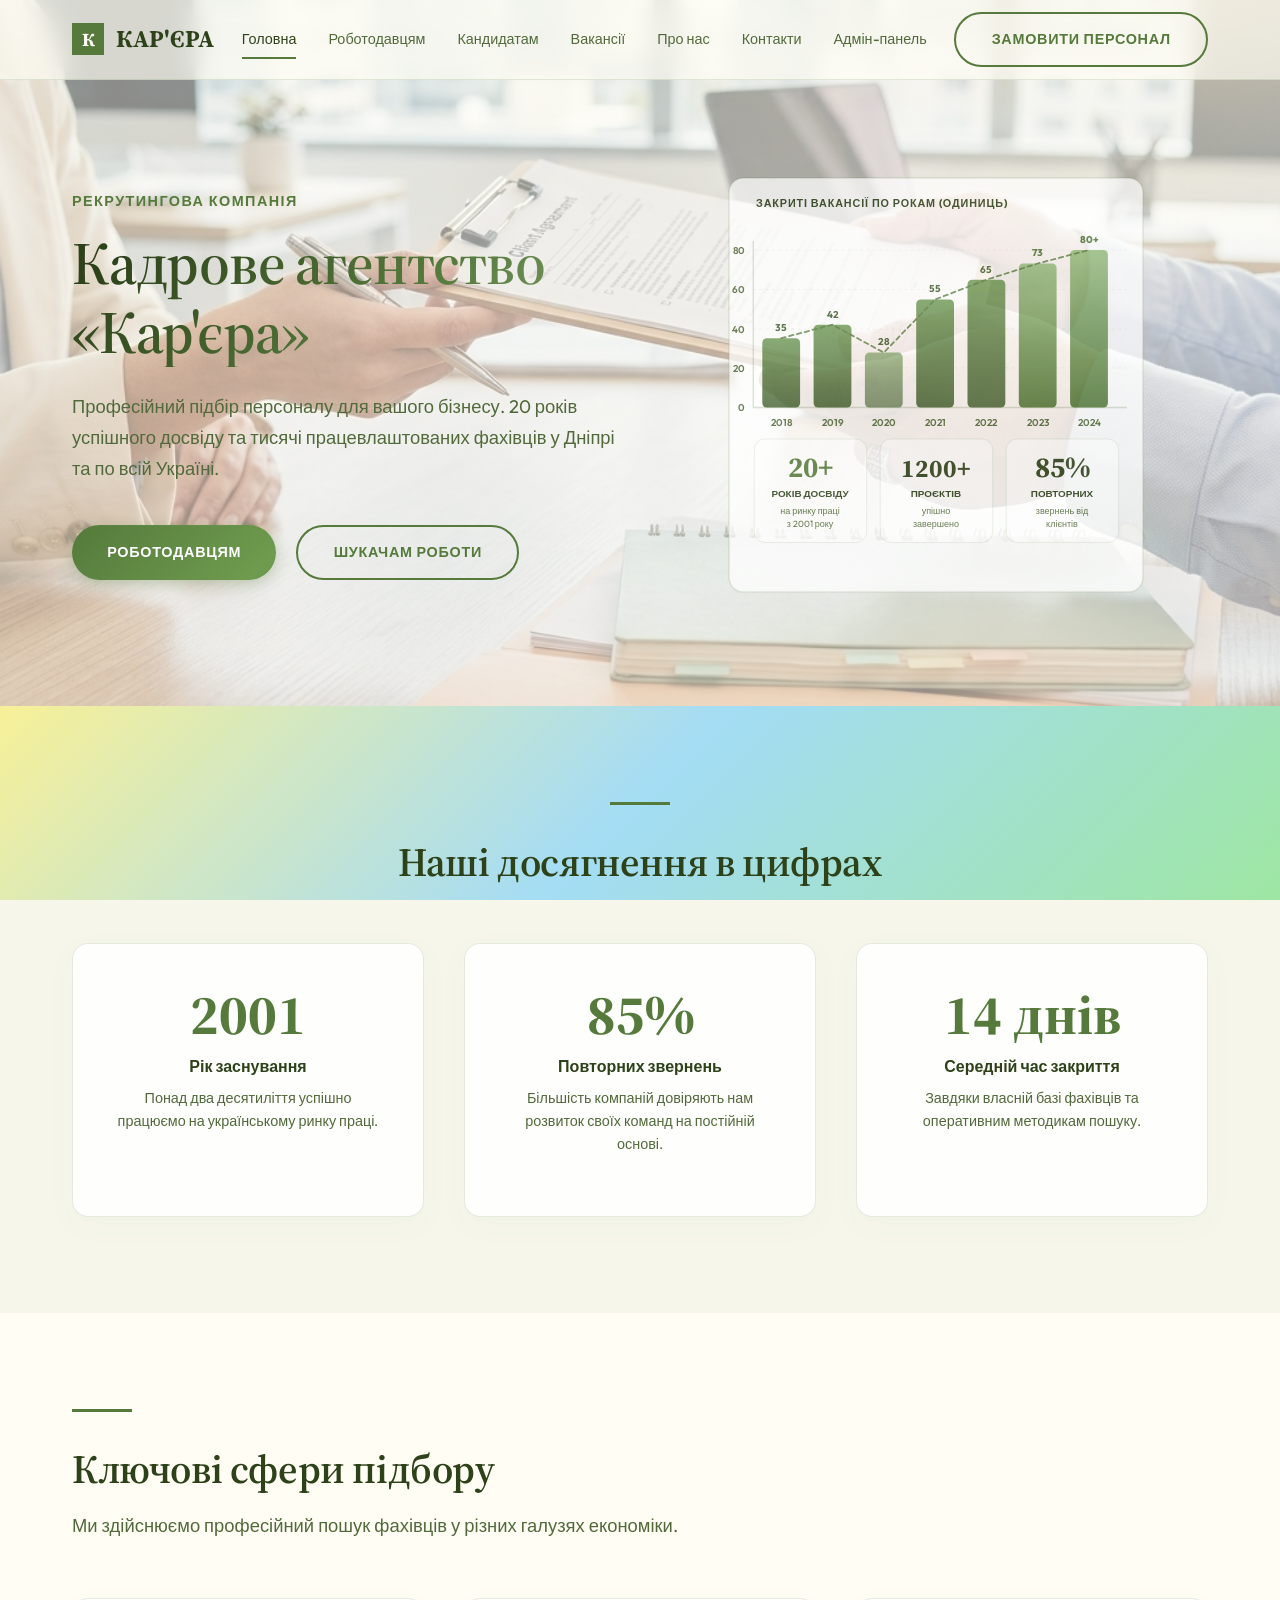
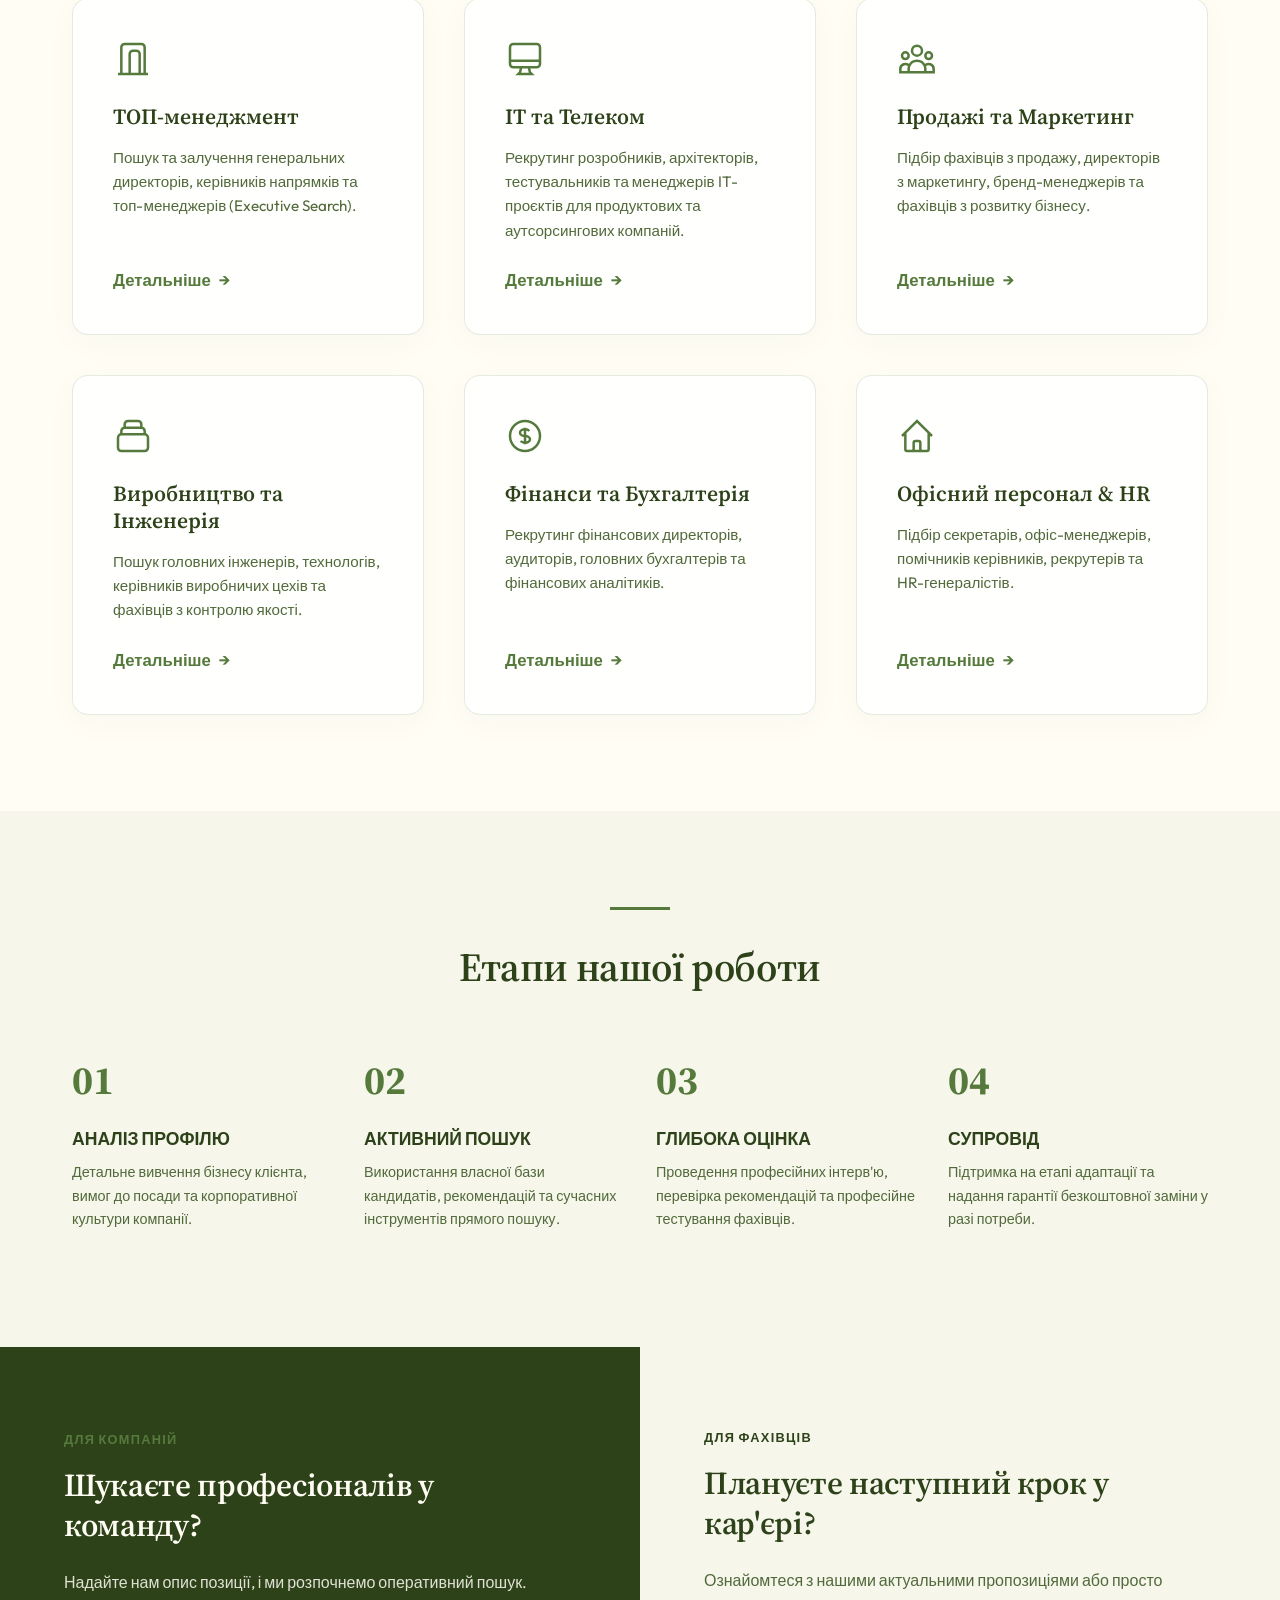
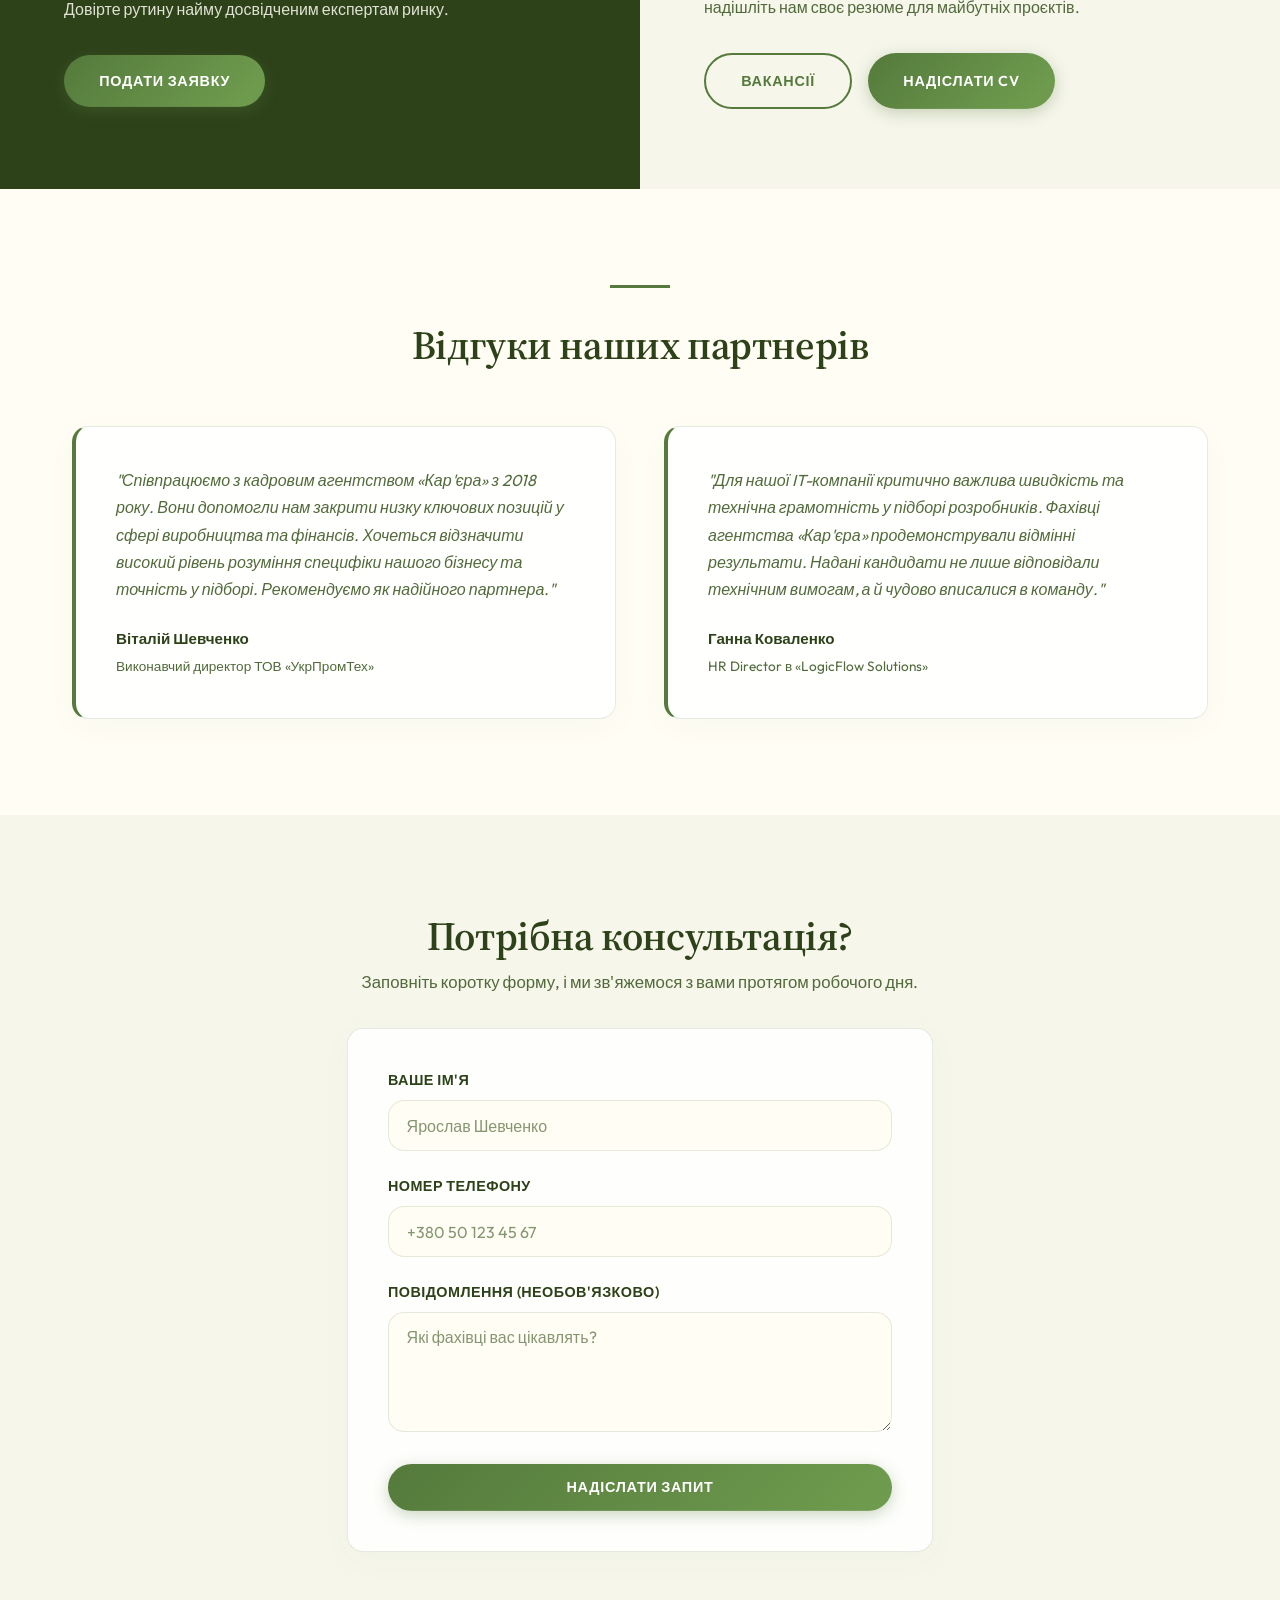
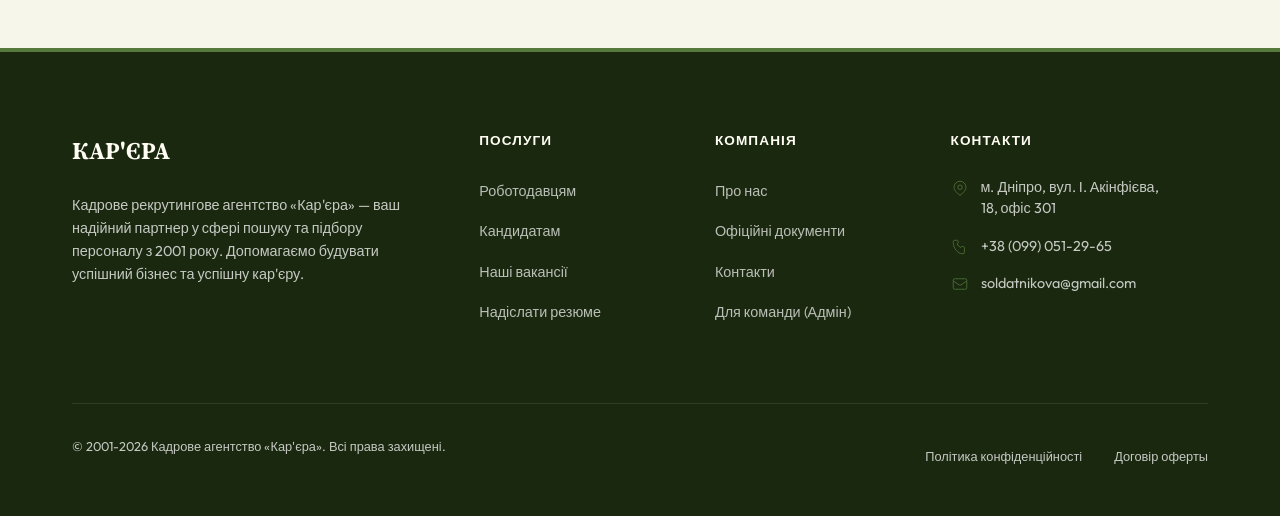
==== index.html @ 19c5e9fa "Embed live Google Map in Contacts page with brand color overlay and zoom level 17" ====
<!DOCTYPE html>
<html lang="uk">
<head>
  <meta charset="UTF-8">
  <meta name="color-scheme" content="light">
  <meta name="viewport" content="width=device-width, initial-scale=1.0">
  <title>Головна | Кадрове агентство «Кар'єра»</title>
  <meta name="description" content="Кадрове рекрутингове агентство Кар'єра у Дніпрі. Понад 20 років досвіду у сфері пошуку та підбору персоналу для українського та міжнародного бізнесу.">
  <link rel="stylesheet" href="styles/base.css?v=17">
  <link rel="stylesheet" href="styles/layout.css?v=17">
  <link rel="stylesheet" href="styles/components.css?v=17">
  <link rel="stylesheet" href="styles/pages.css?v=17">
</head>
<body>

  <!-- HEADER -->
  <header class="header">
    <div class="container">
      <a href="index.html" class="logo">
        <div class="logo-icon">К</div>
        <span>КАР'ЄРА</span>
      </a>
      <nav class="nav-menu">
        <a href="index.html" class="nav-link active">Головна</a>
        <a href="employers.html" class="nav-link">Роботодавцям</a>
        <a href="candidates.html" class="nav-link">Кандидатам</a>
        <a href="vacancies.html" class="nav-link">Вакансії</a>
        <a href="about.html" class="nav-link">Про нас</a>
        <a href="contacts.html" class="nav-link">Контакти</a>
        <a href="admin.html" class="nav-link">Адмін-панель</a>
      </nav>
      <div class="header-cta">
        <a href="employers.html#order-form" class="btn btn-secondary">Замовити персонал</a>
      </div>
      <button class="hamburger" aria-label="Відкрити меню">
        <span class="hamburger-box">
          <span class="hamburger-inner"></span>
        </span>
      </button>
    </div>
  </header>

  <!-- MOBILE NAVIGATION OVERLAY -->
  <div class="mobile-nav">
    <ul class="mobile-menu">
      <li><a href="index.html" class="nav-link active">Головна</a></li>
      <li><a href="employers.html" class="nav-link">Роботодавцям</a></li>
      <li><a href="candidates.html" class="nav-link">Кандидатам</a></li>
      <li><a href="vacancies.html" class="nav-link">Вакансії</a></li>
      <li><a href="about.html" class="nav-link">Про нас</a></li>
      <li><a href="contacts.html" class="nav-link">Контакти</a></li>
      <li><a href="admin.html" class="nav-link">Адмін-панель</a></li>
    </ul>
    <a href="employers.html#order-form" class="btn btn-primary">Замовити персонал</a>
  </div>

  <!-- HERO SECTION -->
  <section class="hero hero-home">
    <div class="container grid-2">
      <div class="hero-content reveal">
        <span class="hero-tagline">Рекрутингова компанія</span>
        <h1 class="hero-title">Професійний підбір персоналу для лідерів ринку</h1>
        <p class="hero-desc lead">Кадрове агентство «Кар'єра» поєднує інтереси провідних компаній України та талановитих фахівців. Понад 20 років досвіду, перевірені методики оцінки та бездоганна репутація.</p>
        <div class="hero-actions">
          <a href="employers.html" class="btn btn-primary">Роботодавцям</a>
          <a href="vacancies.html" class="btn btn-secondary">Шукачам роботи</a>
        </div>
      </div>
      <div class="hero-graphic reveal" style="transition-delay: 0.2s;">
        <!-- Bar Chart: Closed Vacancies 2018–2024 (answer: our results grow every year) -->
        <svg viewBox="0 0 500 500" class="hero-pattern" xmlns="http://www.w3.org/2000/svg">
          <defs>
            <linearGradient id="idx-bar-navy" x1="0%" y1="0%" x2="0%" y2="100%">
              <stop offset="0%" stop-color="#769E5F"/>
              <stop offset="100%" stop-color="#466334" stop-opacity="0.95"/>
            </linearGradient>
            <linearGradient id="idx-bar-accent" x1="0%" y1="0%" x2="0%" y2="100%">
              <stop offset="0%" stop-color="#9BC085"/>
              <stop offset="100%" stop-color="#557A3C"/>
            </linearGradient>
          </defs>

          <!-- Frame -->
          <rect x="20" y="20" width="460" height="460" rx="16" fill="var(--chart-frame-bg)" stroke="rgba(85, 122, 60, 0.2)" stroke-width="1.5" style="backdrop-filter: blur(10px);"/>

          <!-- Chart label -->
          <text x="50" y="52" font-family="var(--font-sans)" font-size="12" font-weight="800" fill="var(--color-primary)" letter-spacing="1">ЗАКРИТІ ВАКАНСІЇ ПО РОКАМ (ОДИНИЦЬ)</text>

          <!-- Y-axis labels (scale 0–80, baseline y=275, max y=100, range=175px) -->
          <text x="38" y="104" font-family="var(--font-sans)" font-size="11" font-weight="600" fill="var(--color-text-muted)" text-anchor="end">80</text>
          <text x="38" y="148" font-family="var(--font-sans)" font-size="11" font-weight="600" fill="var(--color-text-muted)" text-anchor="end">60</text>
          <text x="38" y="192" font-family="var(--font-sans)" font-size="11" font-weight="600" fill="var(--color-text-muted)" text-anchor="end">40</text>
          <text x="38" y="235" font-family="var(--font-sans)" font-size="11" font-weight="600" fill="var(--color-text-muted)" text-anchor="end">20</text>
          <text x="38" y="279" font-family="var(--font-sans)" font-size="11" font-weight="600" fill="var(--color-text-muted)" text-anchor="end">0</text>

          <!-- Horizontal grid lines -->
          <line x1="47" y1="100" x2="462" y2="100" stroke="var(--chart-grid-line)" stroke-width="1" stroke-dasharray="3 4"/>
          <line x1="47" y1="144" x2="462" y2="144" stroke="var(--chart-grid-line)" stroke-width="1" stroke-dasharray="3 4"/>
          <line x1="47" y1="188" x2="462" y2="188" stroke="var(--chart-grid-line)" stroke-width="1" stroke-dasharray="3 4"/>
          <line x1="47" y1="231" x2="462" y2="231" stroke="var(--chart-grid-line)" stroke-width="1" stroke-dasharray="3 4"/>
          <!-- Axes -->
          <line x1="47" y1="275" x2="462" y2="275" stroke="rgba(85, 122, 60, 0.25)" stroke-width="1.5"/>
          <line x1="47" y1="90" x2="47" y2="275" stroke="rgba(85, 122, 60, 0.25)" stroke-width="1.5"/>

          <!-- Bars: width=42, gap=15, start=57. Scale: y = 275 - (val/80 * 175) -->
          <!-- 2018: 35 → h=76.6 → y=198 -->
          <rect x="57" y="198" width="42" height="77" rx="5" fill="url(#idx-bar-navy)"/>
          <text x="78" y="190" font-family="var(--font-sans)" font-size="11" font-weight="700" fill="var(--chart-text-dark)" text-anchor="middle">35</text>
          <text x="78" y="295" font-family="var(--font-sans)" font-size="11" font-weight="600" fill="var(--color-text-muted)" text-anchor="middle">2018</text>

          <!-- 2019: 42 → h=91.9 → y=183 -->
          <rect x="114" y="183" width="42" height="92" rx="5" fill="url(#idx-bar-navy)"/>
          <text x="135" y="175" font-family="var(--font-sans)" font-size="11" font-weight="700" fill="var(--chart-text-dark)" text-anchor="middle">42</text>
          <text x="135" y="295" font-family="var(--font-sans)" font-size="11" font-weight="600" fill="var(--color-text-muted)" text-anchor="middle">2019</text>

          <!-- 2020: 28 (COVID dip) → h=61.3 → y=214 -->
          <rect x="171" y="214" width="42" height="61" rx="5" fill="url(#idx-bar-navy)" opacity="0.75"/>
          <text x="192" y="206" font-family="var(--font-sans)" font-size="11" font-weight="700" fill="var(--chart-text-dark)" text-anchor="middle">28</text>
          <text x="192" y="295" font-family="var(--font-sans)" font-size="11" font-weight="600" fill="var(--color-text-muted)" text-anchor="middle">2020</text>

          <!-- 2021: 55 → h=120.3 → y=155 -->
          <rect x="228" y="155" width="42" height="120" rx="5" fill="url(#idx-bar-navy)"/>
          <text x="249" y="147" font-family="var(--font-sans)" font-size="11" font-weight="700" fill="var(--chart-text-dark)" text-anchor="middle">55</text>
          <text x="249" y="295" font-family="var(--font-sans)" font-size="11" font-weight="600" fill="var(--color-text-muted)" text-anchor="middle">2021</text>

          <!-- 2022: 65 → h=142.2 → y=133 -->
          <rect x="285" y="133" width="42" height="142" rx="5" fill="url(#idx-bar-navy)"/>
          <text x="306" y="125" font-family="var(--font-sans)" font-size="11" font-weight="700" fill="var(--chart-text-dark)" text-anchor="middle">65</text>
          <text x="306" y="295" font-family="var(--font-sans)" font-size="11" font-weight="600" fill="var(--color-text-muted)" text-anchor="middle">2022</text>

          <!-- 2023: 73 → h=159.7 → y=115 -->
          <rect x="342" y="115" width="42" height="160" rx="5" fill="url(#idx-bar-accent)"/>
          <text x="363" y="107" font-family="var(--font-sans)" font-size="11" font-weight="800" fill="var(--chart-text-accent)" text-anchor="middle">73</text>
          <text x="363" y="295" font-family="var(--font-sans)" font-size="11" font-weight="600" fill="var(--color-text-muted)" text-anchor="middle">2023</text>

          <!-- 2024: 80 → h=175 → y=100 -->
          <rect x="399" y="100" width="42" height="175" rx="5" fill="url(#idx-bar-accent)"/>
          <text x="420" y="92" font-family="var(--font-sans)" font-size="11" font-weight="800" fill="var(--chart-text-accent)" text-anchor="middle">80+</text>
          <text x="420" y="295" font-family="var(--font-sans)" font-size="11" font-weight="600" fill="var(--color-text-muted)" text-anchor="middle">2024</text>

          <!-- Dashed trend line connecting bar tops -->
          <polyline points="78,198 135,183 192,214 249,155 306,133 363,115 420,100"
            fill="none" stroke="var(--chart-text-accent)" stroke-width="2" stroke-linecap="round" stroke-linejoin="round" stroke-dasharray="5 4" opacity="0.85"/>

          <!-- 3 KPI summary boxes -->
          <rect x="48" y="310" width="125" height="115" rx="12" fill="var(--chart-kpi-bg)" stroke="var(--color-border)" stroke-width="1"/>
          <text x="110" y="352" font-family="var(--font-serif)" font-size="32" font-weight="700" fill="var(--color-primary-light)" text-anchor="middle">20+</text>
          <text x="110" y="374" font-family="var(--font-sans)" font-size="11" font-weight="800" fill="var(--color-primary)" text-anchor="middle">РОКІВ ДОСВІДУ</text>
          <text x="110" y="393" font-family="var(--font-sans)" font-size="10" fill="var(--color-text-muted)" text-anchor="middle">на ринку праці</text>
          <text x="110" y="408" font-family="var(--font-sans)" font-size="10" fill="var(--color-text-muted)" text-anchor="middle">з 2001 року</text>

          <rect x="188" y="310" width="125" height="115" rx="12" fill="var(--chart-kpi-bg)" stroke="var(--color-border)" stroke-width="1"/>
          <text x="250" y="352" font-family="var(--font-serif)" font-size="28" font-weight="700" fill="var(--color-primary)" text-anchor="middle">1200+</text>
          <text x="250" y="374" font-family="var(--font-sans)" font-size="11" font-weight="800" fill="var(--color-primary)" text-anchor="middle">ПРОЄКТІВ</text>
          <text x="250" y="393" font-family="var(--font-sans)" font-size="10" fill="var(--color-text-muted)" text-anchor="middle">упішно</text>
          <text x="250" y="408" font-family="var(--font-sans)" font-size="10" fill="var(--color-text-muted)" text-anchor="middle">завершено</text>

          <rect x="328" y="310" width="125" height="115" rx="12" fill="var(--chart-kpi-bg)" stroke="var(--color-border)" stroke-width="1"/>
          <text x="390" y="352" font-family="var(--font-serif)" font-size="32" font-weight="700" fill="var(--color-primary)" text-anchor="middle">85%</text>
          <text x="390" y="374" font-family="var(--font-sans)" font-size="11" font-weight="800" fill="var(--color-primary)" text-anchor="middle">ПОВТОРНИХ</text>
          <text x="390" y="393" font-family="var(--font-sans)" font-size="10" fill="var(--color-text-muted)" text-anchor="middle">звернень від</text>
          <text x="390" y="408" font-family="var(--font-sans)" font-size="10" fill="var(--color-text-muted)" text-anchor="middle">клієнтів</text>
        </svg>
      </div>
    </div>
  </section>

  <!-- METRICS SECTION -->
  <section class="section section-alt text-center">
    <div class="container">
      <div class="decor-line decor-line-center"></div>
      <h2 class="mb-6">Наші досягнення в цифрах</h2>
      <div class="grid-3">
        <div class="card reveal">
          <div class="stats-number">2001</div>
          <div class="stats-label">Рік заснування</div>
          <p class="stats-desc">Понад два десятиліття успішно працюємо на українському ринку праці.</p>
        </div>
        <div class="card reveal" style="transition-delay: 0.1s;">
          <div class="stats-number">85%</div>
          <div class="stats-label">Повторних звернень</div>
          <p class="stats-desc">Більшість компаній довіряють нам розвиток своїх команд на постійній основі.</p>
        </div>
        <div class="card reveal" style="transition-delay: 0.2s;">
          <div class="stats-number">14 днів</div>
          <div class="stats-label">Середній час закриття</div>
          <p class="stats-desc">Завдяки власній базі фахівців та оперативним методикам пошуку.</p>
        </div>
      </div>
    </div>
  </section>

  <!-- SECTORS / EXPERTISE -->
  <section class="section">
    <div class="container">
      <div class="decor-line"></div>
      <h2 class="mb-2">Ключові сфери підбору</h2>
      <p class="lead mb-6">Ми здійснюємо професійний пошук фахівців у різних галузях економіки.</p>
      
      <div class="grid-3">
        <div class="card reveal">
          <div class="card-icon">
            <svg fill="none" stroke="currentColor" viewBox="0 0 24 24"><path d="M19 21V5a2 2 0 00-2-2H7a2 2 0 00-2 2v16m14 0h2m-2 0h-5m-9 0H3m2 0h5m0 0V11m0 10V9a2 2 0 012-2h2a2 2 0 012 2v12m-6 0h6"/></svg>
          </div>
          <h3 class="card-title">ТОП-менеджмент</h3>
          <p class="card-text">Пошук та залучення генеральних директорів, керівників напрямків та топ-менеджерів (Executive Search).</p>
          <a href="employers.html" class="btn-link">Детальніше</a>
        </div>
        <div class="card reveal" style="transition-delay: 0.1s;">
          <div class="card-icon">
            <svg fill="none" stroke="currentColor" viewBox="0 0 24 24"><path d="M9.75 17L9 20l-1 1h8l-1-1-.75-3M3 13h18M5 17h14a2 2 0 002-2V5a2 2 0 00-2-2H5a2 2 0 00-2 2v10a2 2 0 002 2z"/></svg>
          </div>
          <h3 class="card-title">IT та Телеком</h3>
          <p class="card-text">Рекрутинг розробників, архітекторів, тестувальників та менеджерів IT-проєктів для продуктових та аутсорсингових компаній.</p>
          <a href="employers.html" class="btn-link">Детальніше</a>
        </div>
        <div class="card reveal" style="transition-delay: 0.2s;">
          <div class="card-icon">
            <svg fill="none" stroke="currentColor" viewBox="0 0 24 24"><path d="M17 20h5v-2a3 3 0 00-5.356-1.857M17 20H7m10 0v-2c0-.656-.126-1.283-.356-1.857M7 20H2v-2a3 3 0 015.356-1.857M7 20v-2c0-.656.126-1.283.356-1.857m0 0a5.002 5.002 0 019.288 0M15 7a3 3 0 11-6 0 3 3 0 016 0zm6 3a2 2 0 11-4 0 2 2 0 014 0zM7 10a2 2 0 11-4 0 2 2 0 014 0z"/></svg>
          </div>
          <h3 class="card-title">Продажі та Маркетинг</h3>
          <p class="card-text">Підбір фахівців з продажу, директорів з маркетингу, бренд-менеджерів та фахівців з розвитку бізнесу.</p>
          <a href="employers.html" class="btn-link">Детальніше</a>
        </div>
        <div class="card reveal">
          <div class="card-icon">
            <svg fill="none" stroke="currentColor" viewBox="0 0 24 24"><path d="M19 11H5m14 0a2 2 0 012 2v6a2 2 0 01-2 2H5a2 2 0 01-2-2v-6a2 2 0 012-2m14 0V9a2 2 0 00-2-2M5 11V9a2 2 0 012-2m0 0V5a2 2 0 012-2h6a2 2 0 012 2v2M7 7h10"/></svg>
          </div>
          <h3 class="card-title">Виробництво та Інженерія</h3>
          <p class="card-text">Пошук головних інженерів, технологів, керівників виробничих цехів та фахівців з контролю якості.</p>
          <a href="employers.html" class="btn-link">Детальніше</a>
        </div>
        <div class="card reveal" style="transition-delay: 0.1s;">
          <div class="card-icon">
            <svg fill="none" stroke="currentColor" viewBox="0 0 24 24"><path d="M12 8c-1.657 0-3 .895-3 2s1.343 2 3 2 3 .895 3 2-1.343 2-3 2m0-8c1.11 0 2.08.402 2.599 1M12 8V7m0 1v8m0 0v1m0-1c-1.11 0-2.08-.402-2.599-1M21 12a9 9 0 11-18 0 9 9 0 0118 0z"/></svg>
          </div>
          <h3 class="card-title">Фінанси та Бухгалтерія</h3>
          <p class="card-text">Рекрутинг фінансових директорів, аудиторів, головних бухгалтерів та фінансових аналітиків.</p>
          <a href="employers.html" class="btn-link">Детальніше</a>
        </div>
        <div class="card reveal" style="transition-delay: 0.2s;">
          <div class="card-icon">
            <svg fill="none" stroke="currentColor" viewBox="0 0 24 24"><path d="M3 12l2-2m0 0l7-7 7 7M5 10v10a1 1 0 001 1h3m10-11l2 2m-2-2v10a1 1 0 01-1 1h-3m-6 0a1 1 0 001-1v-4a1 1 0 011-1h2a1 1 0 011 1v4a1 1 0 001 1m-6 0h6"/></svg>
          </div>
          <h3 class="card-title">Офісний персонал & HR</h3>
          <p class="card-text">Підбір секретарів, офіс-менеджерів, помічників керівників, рекрутерів та HR-генералістів.</p>
          <a href="employers.html" class="btn-link">Детальніше</a>
        </div>
      </div>
    </div>
  </section>

  <!-- PROCESS STEPS -->
  <section class="section section-alt">
    <div class="container">
      <div class="decor-line decor-line-center"></div>
      <h2 class="text-center mb-6">Етапи нашої роботи</h2>
      
      <div class="grid-4">
        <div class="reveal">
          <div style="font-family: var(--font-serif); font-size: 2.5rem; color: var(--color-accent); font-weight: 700; margin-bottom: 1rem;">01</div>
          <h4 style="font-family: var(--font-sans); font-size: 1.1rem; color: var(--color-primary); font-weight: 700; margin-bottom: 0.75rem; text-transform: uppercase;">Аналіз профілю</h4>
          <p style="font-size: 0.9rem; color: var(--color-text-muted);">Детальне вивчення бізнесу клієнта, вимог до посади та корпоративної культури компанії.</p>
        </div>
        <div class="reveal" style="transition-delay: 0.1s;">
          <div style="font-family: var(--font-serif); font-size: 2.5rem; color: var(--color-accent); font-weight: 700; margin-bottom: 1rem;">02</div>
          <h4 style="font-family: var(--font-sans); font-size: 1.1rem; color: var(--color-primary); font-weight: 700; margin-bottom: 0.75rem; text-transform: uppercase;">Активний пошук</h4>
          <p style="font-size: 0.9rem; color: var(--color-text-muted);">Використання власної бази кандидатів, рекомендацій та сучасних інструментів прямого пошуку.</p>
        </div>
        <div class="reveal" style="transition-delay: 0.2s;">
          <div style="font-family: var(--font-serif); font-size: 2.5rem; color: var(--color-accent); font-weight: 700; margin-bottom: 1rem;">03</div>
          <h4 style="font-family: var(--font-sans); font-size: 1.1rem; color: var(--color-primary); font-weight: 700; margin-bottom: 0.75rem; text-transform: uppercase;">Глибока оцінка</h4>
          <p style="font-size: 0.9rem; color: var(--color-text-muted);">Проведення професійних інтерв'ю, перевірка рекомендацій та професійне тестування фахівців.</p>
        </div>
        <div class="reveal" style="transition-delay: 0.3s;">
          <div style="font-family: var(--font-serif); font-size: 2.5rem; color: var(--color-accent); font-weight: 700; margin-bottom: 1rem;">04</div>
          <h4 style="font-family: var(--font-sans); font-size: 1.1rem; color: var(--color-primary); font-weight: 700; margin-bottom: 0.75rem; text-transform: uppercase;">Супровід</h4>
          <p style="font-size: 0.9rem; color: var(--color-text-muted);">Підтримка на етапі адаптації та надання гарантії безкоштовної заміни у разі потреби.</p>
        </div>
      </div>
    </div>
  </section>

  <!-- SPLIT BANNER -->
  <section class="split-sections">
    <div class="split-box split-box-dark reveal">
      <span style="text-transform: uppercase; font-weight: 700; font-size: 0.8rem; letter-spacing: 0.1em; color: var(--color-accent); margin-bottom: 1rem; display: block;">Для компаній</span>
      <h2 style="font-family: var(--font-serif); font-size: 2rem; margin-bottom: 1.5rem;">Шукаєте професіоналів у команду?</h2>
      <p style="font-size: 1rem; line-height: 1.7; opacity: 0.85; margin-bottom: 2rem;">Надайте нам опис позиції, і ми розпочнемо оперативний пошук. Довірте рутину найму досвідченим експертам ринку.</p>
      <div>
        <a href="employers.html" class="btn btn-primary">Подати заявку</a>
      </div>
    </div>
    <div class="split-box split-box-light reveal" style="transition-delay: 0.1s;">
      <span style="text-transform: uppercase; font-weight: 700; font-size: 0.8rem; letter-spacing: 0.1em; color: var(--color-primary); margin-bottom: 1rem; display: block;">Для фахівців</span>
      <h2 style="font-family: var(--font-serif); font-size: 2rem; margin-bottom: 1.5rem;">Плануєте наступний крок у кар'єрі?</h2>
      <p style="font-size: 1rem; line-height: 1.7; color: var(--color-text-muted); margin-bottom: 2rem;">Ознайомтеся з нашими актуальними пропозиціями або просто надішліть нам своє резюме для майбутніх проєктів.</p>
      <div style="display: flex; gap: 1rem; flex-wrap: wrap;">
        <a href="vacancies.html" class="btn btn-secondary">Вакансії</a>
        <a href="resume.html" class="btn btn-primary">Надіслати CV</a>
      </div>
    </div>
  </section>

  <!-- TESTIMONIALS -->
  <section class="section">
    <div class="container">
      <div class="decor-line decor-line-center"></div>
      <h2 class="text-center mb-6">Відгуки наших партнерів</h2>
      
      <div class="grid-2">
        <div class="card reveal" style="border-left: 4px solid var(--color-accent);">
          <p style="font-style: italic; line-height: 1.7; font-size: 1rem; margin-bottom: 1.5rem; color: var(--color-text-muted);">
            "Співпрацюємо з кадровим агентством «Кар'єра» з 2018 року. Вони допомогли нам закрити низку ключових позицій у сфері виробництва та фінансів. Хочеться відзначити високий рівень розуміння специфіки нашого бізнесу та точність у підборі. Рекомендуємо як надійного партнера."
          </p>
          <div class="d-flex align-center gap-1">
            <div>
              <strong style="display: block; color: var(--color-primary); font-size: 0.95rem;">Віталій Шевченко</strong>
              <span style="font-size: 0.85rem; color: var(--color-text-muted);">Виконавчий директор ТОВ «УкрПромТех»</span>
            </div>
          </div>
        </div>
        
        <div class="card reveal" style="border-left: 4px solid var(--color-accent); transition-delay: 0.1s;">
          <p style="font-style: italic; line-height: 1.7; font-size: 1rem; margin-bottom: 1.5rem; color: var(--color-text-muted);">
            "Для нашої IT-компанії критично важлива швидкість та технічна грамотність у підборі розробників. Фахівці агентства «Кар'єра» продемонстрували відмінні результати. Надані кандидати не лише відповідали технічним вимогам, а й чудово вписалися в команду."
          </p>
          <div class="d-flex align-center gap-1">
            <div>
              <strong style="display: block; color: var(--color-primary); font-size: 0.95rem;">Ганна Коваленко</strong>
              <span style="font-size: 0.85rem; color: var(--color-text-muted);">HR Director в «LogicFlow Solutions»</span>
            </div>
          </div>
        </div>
      </div>
    </div>
  </section>

  <!-- QUICK CONTACT FORM -->
  <section class="section section-alt">
    <div class="container" style="max-width: 650px;">
      <div class="text-center mb-4">
        <h2 style="margin-bottom: 0.5rem;">Потрібна консультація?</h2>
        <p class="text-muted">Заповніть коротку форму, і ми зв'яжемося з вами протягом робочого дня.</p>
      </div>
      <form class="card reveal">
        <div class="form-group">
          <label class="form-label" for="home-name">Ваше ім'я</label>
          <input type="text" id="home-name" class="form-control" placeholder="Ярослав Шевченко" required>
        </div>
        <div class="form-group">
          <label class="form-label" for="home-phone">Номер телефону</label>
          <input type="tel" id="home-phone" class="form-control" placeholder="+380 50 123 45 67" required>
        </div>
        <div class="form-group">
          <label class="form-label" for="home-message">Повідомлення (необов'язково)</label>
          <textarea id="home-message" class="form-control" placeholder="Які фахівці вас цікавлять?"></textarea>
        </div>
        <button type="submit" class="btn btn-primary" style="width: 100%;">Надіслати запит</button>
      </form>
    </div>
  </section>

  <!-- FOOTER -->
  <footer class="footer">
    <div class="container">
      <div class="footer-grid">
        <div class="footer-brand">
          <div class="footer-logo">КАР'ЄРА</div>
          <p class="footer-desc">Кадрове рекрутингове агентство «Кар'єра» — ваш надійний партнер у сфері пошуку та підбору персоналу з 2001 року. Допомагаємо будувати успішний бізнес та успішну кар'єру.</p>
        </div>
        <div>
          <h4 class="footer-heading">Послуги</h4>
          <ul class="footer-links">
            <li><a href="employers.html">Роботодавцям</a></li>
            <li><a href="candidates.html">Кандидатам</a></li>
            <li><a href="vacancies.html">Наші вакансії</a></li>
            <li><a href="resume.html">Надіслати резюме</a></li>
          </ul>
        </div>
        <div>
          <h4 class="footer-heading">Компанія</h4>
          <ul class="footer-links">
            <li><a href="about.html">Про нас</a></li>
            <li><a href="documents.html">Офіційні документи</a></li>
            <li><a href="contacts.html">Контакти</a></li>
            <li><a href="admin.html">Для команди (Адмін)</a></li>
          </ul>
        </div>
        <div>
          <h4 class="footer-heading">Контакти</h4>
          <ul class="footer-contact">
            <li>
              <svg fill="none" stroke="currentColor" viewBox="0 0 24 24"><path d="M17.657 16.657L13.414 20.9a1.998 1.998 0 01-2.827 0l-4.244-4.243a8 8 0 1111.314 0z"/><path d="M15 11a3 3 0 11-6 0 3 3 0 016 0z"/></svg>
              <span>м. Дніпро,<br>вул. І. Акінфієва, 18, офіс 301</span>
            </li>
            <li>
              <svg fill="none" stroke="currentColor" viewBox="0 0 24 24"><path d="M3 5a2 2 0 012-2h3.28a1 1 0 01.94.725l.548 2.2a1 1 0 01-.321.988l-1.305.98a10.582 10.582 0 004.872 4.872l.98-1.305a1 1 0 01.988-.321l2.2.548a1 1 0 01.725.94V19a2 2 0 01-2 2h-1C9.716 21 3 14.284 3 6V5z"/></svg>
              <a href="tel:+380990512965">+38 (099) 051-29-65</a>
            </li>
            <li>
              <svg fill="none" stroke="currentColor" viewBox="0 0 24 24"><path d="M3 8l7.89 5.26a2 2 0 002.22 0L21 8M5 19h14a2 2 0 002-2V7a2 2 0 00-2-2H5a2 2 0 00-2 2v10a2 2 0 002 2z"/></svg>
              <a href="mailto:soldatnikova@gmail.com">soldatnikova@gmail.com</a>
            </li>
          </ul>
        </div>
      </div>
      
      <div class="footer-bottom">
        <p>&copy; 2001-2026 Кадрове агентство «Кар'єра». Всі права захищені.</p>
        <div class="footer-bottom-links">
          <a href="documents.html">Політика конфіденційності</a>
          <a href="documents.html">Договір оферты</a>
        </div>
      </div>
    </div>
  </footer>

  <script src="scripts/main.js"></script>
</body>
</html>
---- styles/base.css ----
@import url('https://fonts.googleapis.com/css2?family=Outfit:wght@300;400;500;600;700;800&family=Source+Serif+4:ital,opsz,wght@0,8..60,300;0,8..60,400;0,8..60,500;0,8..60,600;0,8..60,700;1,8..60,400&display=swap');

/* --- DESIGN TOKENS & VARIABLES --- */
:root {
  color-scheme: light;
  /* Colors */
  --color-primary: #2E421A;       /* Deep Forest Olive Green */
  --color-primary-light: #557A3C; /* Forest Green */
  --color-primary-dark: #1A280F;  /* Dark Olive */
  --color-accent: #557A3C;        /* Main Accent (Forest Green) */
  --color-accent-hover: #42602D;  /* Darker Forest Green */
  --color-bg: #FFFDF4;            /* Glossy Light-Light Yellow / Cream */
  --color-bg-alt: #E7EFE3;        /* Soft Pastel Sage-Green */
  --color-text: #2E421A;          /* Deep Forest Green */
  --color-text-muted: #526A3B;    /* Olive Slate */
  --color-text-light: #FFFFFF;    /* White text */
  --color-border: rgba(85, 122, 60, 0.15); /* Soft Olive-Green Border */
  --color-border-hover: rgba(85, 122, 60, 0.35);
  
  /* Component Specific Tokens */
  --text-gradient: linear-gradient(135deg, #2E421A 0%, #557A3C 60%, #88A674 100%);
  --text-gradient-hero: linear-gradient(135deg, #2E421A 10%, #557A3C 60%, #88A674 100%);
  --card-bg: rgba(255, 255, 255, 0.82);
  --card-shadow: inset 0 20px 20px -20px rgba(255, 255, 255, 0.7), inset 0 0 0 1px rgba(255, 255, 255, 0.5), 0 8px 32px rgba(85, 122, 60, 0.03);
  --btn-shadow: rgba(85, 122, 60, 0.3);
  --btn-primary-gradient: linear-gradient(135deg, #557A3C 0%, #6E9B4E 50%, #557A3C 100%);
  --btn-outline-white-hover-gradient: linear-gradient(135deg, #557A3C 0%, #6E9B4E 100%);
  --modal-icon-bg: rgba(85, 122, 60, 0.12);
  
  /* SVG Custom Tokens */
  --chart-text-dark: #466334;
  --chart-text-accent: #557A3C;
  --chart-kpi-bg: rgba(255, 255, 255, 0.75);
  --chart-frame-bg: rgba(255, 255, 255, 0.85);
  --chart-grid-line: rgba(85, 122, 60, 0.1);
  --pointer-pulse: rgba(85, 122, 60, 0.25);
  
  /* Fonts */
  --font-sans: 'Outfit', -apple-system, BlinkMacSystemFont, "Segoe UI", Roboto, sans-serif;
  --font-serif: 'Source Serif 4', Georgia, serif;
  
  /* Layout */
  --container-width: 1200px;
  --header-height: 80px;
  --header-height-mobile: 70px;
  
  /* Typography scale */
  --fs-h1: clamp(2.5rem, 5vw, 3.75rem);
  --fs-h2: clamp(1.8rem, 4vw, 2.5rem);
  --fs-h3: clamp(1.4rem, 3vw, 1.8rem);
  --fs-body: 1.05rem;             /* Slightly larger for Outfit readability */
  --fs-small: 0.9rem;
  
  /* Borders */
  --radius: 16px;                 /* Softer, rounder corners for business card style */
  
  /* Transitions */
  --transition: all 0.3s cubic-bezier(0.4, 0, 0.2, 1);
}

/* --- RESET --- */
*, *::before, *::after {
  box-sizing: border-box;
  margin: 0;
  padding: 0;
}

html {
  scroll-behavior: smooth;
  -webkit-font-smoothing: antialiased;
  -moz-osx-font-smoothing: grayscale;
}

body {
  font-family: var(--font-sans);
  font-size: var(--fs-body);
  line-height: 1.6;
  color: var(--color-text);
  background-color: var(--color-bg);
  background-image: linear-gradient(135deg, #FFD0BC 0%, #FFF69E 33%, #A9E2FF 66%, #A2ECA8 100%);
  background-attachment: fixed;
  overflow-x: hidden;
}

/* --- TYPOGRAPHY --- */
h1, h2, h3, h4, h5, h6 {
  font-family: var(--font-serif);
  color: var(--color-primary);
  line-height: 1.25;
  font-weight: 600;
}

.text-gradient {
  background: var(--text-gradient);
  -webkit-background-clip: text;
  -webkit-text-fill-color: transparent;
  display: inline-block;
}

h1, .hero-title, .text-gradient-header {
  font-size: var(--fs-h1);
  letter-spacing: -0.02em;
  background: var(--text-gradient-hero);
  -webkit-background-clip: text;
  -webkit-text-fill-color: transparent;
  display: inline-block;
  line-height: 1.15;
}

h2 {
  font-size: var(--fs-h2);
  letter-spacing: -0.01em;
  margin-bottom: 1.5rem;
  position: relative;
}

h3 {
  font-size: var(--fs-h3);
}

p {
  margin-bottom: 1.25rem;
}

p.lead {
  font-size: 1.15rem;
  color: var(--color-text-muted);
  line-height: 1.7;
}

a {
  color: inherit;
  text-decoration: none;
  transition: var(--transition);
}

/* Alignment utilities */
.text-center { text-align: center; }
.text-right { text-align: right; }
.text-muted { color: var(--color-text-muted); }

/* Spacing utilities */
.mb-1 { margin-bottom: 0.5rem; }
.mb-2 { margin-bottom: 1rem; }
.mb-3 { margin-bottom: 1.5rem; }
.mb-4 { margin-bottom: 2rem; }
.mb-6 { margin-bottom: 3.5rem; }

/* Scroll reveal initial states */
.reveal {
  opacity: 0;
  transform: translateY(30px);
  transition: opacity 0.8s ease, transform 0.8s ease;
}

.reveal.active {
  opacity: 1;
  transform: translateY(0);
}
---- styles/layout.css ----
/* --- LAYOUT WRAPPERS & CONTAINERS --- */
.container {
  width: 100%;
  max-width: var(--container-width);
  margin: 0 auto;
  padding: 0 2rem;
}

@media (max-width: 768px) {
  .container {
    padding: 0 1.25rem;
  }
}

.section {
  padding: 6rem 0;
  position: relative;
}

.section-alt {
  background-color: rgba(85, 122, 60, 0.05);
}

@media (max-width: 768px) {
  .section {
    padding: 4rem 0;
  }
}

/* --- GRID SYSTEMS --- */
.grid-2 {
  display: grid;
  grid-template-columns: repeat(2, 1fr);
  gap: 3rem;
}

.grid-3 {
  display: grid;
  grid-template-columns: repeat(3, 1fr);
  gap: 2.5rem;
}

.grid-4 {
  display: grid;
  grid-template-columns: repeat(4, 1fr);
  gap: 2rem;
}

@media (max-width: 1024px) {
  .grid-3 {
    grid-template-columns: repeat(2, 1fr);
  }
  .grid-4 {
    grid-template-columns: repeat(2, 1fr);
  }
}

@media (max-width: 768px) {
  .grid-2, .grid-3, .grid-4 {
    grid-template-columns: 1fr;
    gap: 2rem;
  }
}

/* Flex utilities */
.d-flex { display: flex; }
.align-center { align-items: center; }
.justify-between { justify-content: space-between; }
.flex-column { flex-direction: column; }

/* --- HEADER & NAVIGATION --- */
.header {
  position: fixed;
  top: 0;
  left: 0;
  width: 100%;
  height: var(--header-height);
  background-color: rgba(255, 253, 244, 0.65);
  backdrop-filter: blur(12px);
  -webkit-backdrop-filter: blur(12px);
  border-bottom: 1.5px solid rgba(85, 122, 60, 0.15);
  z-index: 1000;
  display: flex;
  align-items: center;
  transition: var(--transition);
}

.header.scrolled {
  height: 70px;
  border-bottom-color: rgba(85, 122, 60, 0.3);
  box-shadow: 0 10px 30px rgba(85, 122, 60, 0.05), 0 4px 12px rgba(85, 122, 60, 0.02);
}

.header .container {
  display: flex;
  justify-content: space-between;
  align-items: center;
  width: 100%;
}

/* Logo */
.logo {
  display: flex;
  align-items: center;
  gap: 0.75rem;
  font-family: var(--font-serif);
  font-size: 1.5rem;
  font-weight: 700;
  color: var(--color-primary);
}

.logo-icon {
  width: 32px;
  height: 32px;
  background-color: var(--color-accent);
  display: flex;
  align-items: center;
  justify-content: center;
  color: var(--color-bg);
  font-family: var(--font-serif);
  font-weight: 700;
  font-size: 1.15rem;
}

/* Nav Menu */
.nav-menu {
  display: flex;
  align-items: center;
  gap: 2rem;
}

.nav-link {
  font-family: var(--font-sans);
  font-size: var(--fs-small);
  font-weight: 500;
  color: var(--color-text-muted);
  position: relative;
  padding: 0.5rem 0;
}

.nav-link::after {
  content: '';
  position: absolute;
  bottom: 0;
  left: 0;
  width: 0;
  height: 2px;
  background-color: var(--color-accent);
  transition: var(--transition);
}

.nav-link:hover, .nav-link.active {
  color: var(--color-primary);
}

.nav-link.active::after, .nav-link:hover::after {
  width: 100%;
}

/* Navigation Dropdown */
.nav-item-dropdown {
  position: relative;
}

.nav-dropdown {
  position: absolute;
  top: 100%;
  left: 50%;
  transform: translateX(-50%) translateY(10px);
  background-color: var(--color-bg);
  border: 1px solid var(--color-border);
  box-shadow: 0 10px 30px rgba(26, 42, 68, 0.08);
  border-radius: var(--radius);
  padding: 0.75rem 0;
  min-width: 180px;
  opacity: 0;
  pointer-events: none;
  transition: var(--transition);
}

.nav-item-dropdown:hover .nav-dropdown {
  opacity: 1;
  pointer-events: auto;
  transform: translateX(-50%) translateY(0);
}

.dropdown-link {
  display: block;
  padding: 0.5rem 1.25rem;
  font-size: var(--fs-small);
  font-weight: 500;
  color: var(--color-text-muted);
}

.dropdown-link:hover {
  background-color: var(--color-bg-alt);
  color: var(--color-primary);
}

/* Hamburger Menu Icon */
.hamburger {
  display: none;
  background: none;
  border: none;
  cursor: pointer;
  padding: 0.5rem;
  z-index: 1100;
}

.hamburger-box {
  width: 24px;
  height: 18px;
  display: block;
  position: relative;
}

.hamburger-inner {
  display: block;
  top: 50%;
  margin-top: -1px;
  width: 24px;
  height: 2px;
  background-color: var(--color-primary);
  position: absolute;
  transition: var(--transition);
}

.hamburger-inner::before, .hamburger-inner::after {
  content: "";
  display: block;
  width: 24px;
  height: 2px;
  background-color: var(--color-primary);
  position: absolute;
  transition: var(--transition);
}

.hamburger-inner::before { top: -8px; }
.hamburger-inner::after { bottom: -8px; }

.hamburger.is-active .hamburger-inner {
  transform: rotate(45deg);
}

.hamburger.is-active .hamburger-inner::before {
  top: 0;
  opacity: 0;
}

.hamburger.is-active .hamburger-inner::after {
  bottom: 0;
  transform: rotate(-90deg);
}

/* Mobile Navigation overlay */
.mobile-nav {
  position: fixed;
  top: 0;
  left: 100%;
  width: 100%;
  height: 100vh;
  background-color: var(--color-bg);
  z-index: 950;
  display: flex;
  flex-direction: column;
  justify-content: center;
  align-items: center;
  padding: 2rem;
  transition: transform 0.4s cubic-bezier(0.4, 0, 0.2, 1);
}

.mobile-nav.is-open {
  transform: translateX(-100%);
}

.mobile-menu {
  display: flex;
  flex-direction: column;
  align-items: center;
  gap: 1.75rem;
  list-style: none;
  margin-bottom: 2rem;
}

.mobile-menu .nav-link {
  font-size: 1.5rem;
  font-family: var(--font-serif);
}

@media (max-width: 1024px) {
  .nav-menu, .header-cta {
    display: none;
  }
  .hamburger {
    display: block;
  }
}

/* --- FOOTER --- */
.footer {
  background-color: var(--color-primary-dark);
  color: rgba(255, 255, 255, 0.75);
  padding: 5rem 0 2.5rem;
  border-top: 4px solid var(--color-accent);
}

.footer-grid {
  display: grid;
  grid-template-columns: 2fr 1fr 1fr 1.5fr;
  gap: 4rem;
  margin-bottom: 4rem;
}

@media (max-width: 1024px) {
  .footer-grid {
    grid-template-columns: 1fr 1fr;
    gap: 3rem;
  }
}

@media (max-width: 600px) {
  .footer-grid {
    grid-template-columns: 1fr;
    gap: 2.5rem;
  }
}

.footer-brand {
  display: flex;
  flex-direction: column;
}

.footer-logo {
  color: var(--color-bg);
  font-size: 1.5rem;
  font-family: var(--font-serif);
  font-weight: 700;
  margin-bottom: 1.5rem;
}

.footer-desc {
  font-size: 0.9rem;
  line-height: 1.6;
  margin-bottom: 1.5rem;
}

.footer-heading {
  color: var(--color-bg);
  font-family: var(--font-sans);
  font-size: 0.85rem;
  font-weight: 700;
  text-transform: uppercase;
  letter-spacing: 0.08em;
  margin-bottom: 1.75rem;
}

.footer-links {
  list-style: none;
}

.footer-links li {
  margin-bottom: 0.85rem;
}

.footer-links a {
  font-size: 0.9rem;
  color: rgba(255, 255, 255, 0.7);
}

.footer-links a:hover {
  color: var(--color-accent);
  padding-left: 4px;
}

.footer-contact {
  list-style: none;
}

.footer-contact li {
  display: flex;
  gap: 0.75rem;
  margin-bottom: 1rem;
  font-size: 0.9rem;
  line-height: 1.5;
}

.footer-contact svg {
  flex-shrink: 0;
  width: 18px;
  height: 18px;
  color: var(--color-accent);
  margin-top: 2px;
}

.footer-bottom {
  border-top: 1px solid rgba(255, 255, 255, 0.1);
  padding-top: 2rem;
  display: flex;
  justify-content: space-between;
  align-items: center;
  flex-wrap: wrap;
  gap: 1.5rem;
  font-size: 0.8rem;
}

.footer-bottom-links {
  display: flex;
  gap: 2rem;
}

.footer-bottom-links a:hover {
  color: var(--color-bg);
}
---- styles/components.css ----
/* --- BUTTONS --- */
.btn {
  display: inline-flex;
  align-items: center;
  justify-content: center;
  padding: 0.9rem 2.2rem;
  font-family: var(--font-sans);
  font-size: var(--fs-small);
  font-weight: 600;
  text-transform: uppercase;
  letter-spacing: 0.05em;
  border-radius: 30px;
  cursor: pointer;
  transition: all 0.4s cubic-bezier(0.175, 0.885, 0.32, 1.275);
  border: 2px solid transparent;
  position: relative;
  overflow: hidden;
  z-index: 1;
}

.btn::after {
  content: '';
  position: absolute;
  top: -50%;
  left: -60%;
  width: 30%;
  height: 200%;
  background: rgba(255, 255, 255, 0.35);
  transform: rotate(30deg);
  transition: all 0.6s ease;
  opacity: 0;
  pointer-events: none;
  z-index: 2;
}

.btn:hover::after {
  left: 130%;
  opacity: 1;
}

.btn-primary {
  background: var(--btn-primary-gradient);
  background-size: 200% auto;
  background-position: left center;
  color: #FFFFFF;
  border: none;
  box-shadow: 0 4px 15px var(--btn-shadow);
}

.btn-primary:hover {
  background-position: right center;
  box-shadow: 0 8px 25px var(--btn-shadow);
  transform: translateY(-3px) scale(1.02);
}

.btn-secondary {
  border: 2px solid var(--color-accent);
  color: var(--color-accent);
  background-color: transparent;
  box-shadow: none;
}

.btn-secondary:hover {
  background-color: var(--color-accent);
  color: var(--color-text-light);
  box-shadow: 0 8px 25px var(--btn-shadow);
  transform: translateY(-3px) scale(1.02);
}

.btn-outline-white {
  border-color: rgba(255, 255, 255, 0.6);
  color: var(--color-text-light);
  background-color: transparent;
  backdrop-filter: blur(5px);
}

.btn-outline-white:hover {
  background: var(--btn-outline-white-hover-gradient);
  border-color: transparent;
  box-shadow: 0 8px 25px var(--btn-shadow);
  color: #FFFFFF;
  transform: translateY(-3px) scale(1.02);
}

.btn-link {
  padding: 0;
  background: none;
  border: none;
  color: #557A3C;
  font-weight: 600;
  text-transform: none;
  letter-spacing: 0;
  display: inline-flex;
  align-items: center;
  gap: 0.5rem;
}

.btn-link::after {
  content: '\2192';
  transition: transform 0.2s ease;
}

.btn-link:hover {
  color: #42602D;
}

.btn-link:hover::after {
  transform: translateX(4px);
}

/* --- CARDS --- */
.card {
  background: var(--card-bg);
  backdrop-filter: blur(20px);
  -webkit-backdrop-filter: blur(20px);
  border: 1.5px solid rgba(85, 122, 60, 0.15);
  border-radius: var(--radius);
  padding: 2.5rem;
  transition: all 0.4s cubic-bezier(0.175, 0.885, 0.32, 1.15);
  display: flex;
  flex-direction: column;
  box-shadow: var(--card-shadow);
}

.card:hover {
  border-color: rgba(85, 122, 60, 0.38);
  box-shadow: 0 20px 40px rgba(85, 122, 60, 0.12), 0 10px 20px rgba(85, 122, 60, 0.06);
  transform: translateY(-6px) scale(1.01);
}

.card-icon {
  color: #557A3C;
  margin-bottom: 1.5rem;
  display: flex;
  align-items: center;
}

.card-icon svg {
  width: 40px;
  height: 40px;
  stroke-width: 1.5;
}

.card-title {
  margin-bottom: 1rem;
  font-size: 1.35rem;
}

.card-text {
  color: var(--color-text-muted);
  font-size: 0.95rem;
  margin-bottom: 1.5rem;
  flex-grow: 1;
}

/* --- FORMS & INPUTS --- */
.form-group {
  margin-bottom: 1.5rem;
}

.form-row {
  display: grid;
  grid-template-columns: repeat(2, 1fr);
  gap: 1.5rem;
  margin-bottom: 1.5rem;
}

@media (max-width: 768px) {
  .form-row {
    grid-template-columns: 1fr;
    gap: 1.5rem;
  }
}

.form-label {
  display: block;
  font-size: var(--fs-small);
  font-weight: 600;
  color: var(--color-primary);
  margin-bottom: 0.5rem;
  text-transform: uppercase;
  letter-spacing: 0.03em;
}

.form-control {
  width: 100%;
  padding: 0.9rem 1.1rem;
  font-family: var(--font-sans);
  font-size: 1rem;
  color: var(--color-text);
  background-color: var(--color-bg);
  border: 1px solid var(--color-border);
  border-radius: var(--radius);
  transition: var(--transition);
}

.form-control::placeholder {
  color: var(--color-text-muted);
  opacity: 0.7;
}

.form-control:focus {
  border-color: var(--color-primary-light);
  box-shadow: 0 0 0 3px rgba(85, 122, 60, 0.15);
  outline: none;
}

textarea.form-control {
  min-height: 120px;
  resize: vertical;
}

/* File Upload Drag-n-Drop */
.file-upload {
  border: 2px dashed var(--color-border);
  padding: 2.5rem;
  border-radius: var(--radius);
  text-align: center;
  background-color: var(--color-bg-alt);
  cursor: pointer;
  transition: var(--transition);
}

.file-upload:hover {
  border-color: var(--color-accent);
  background-color: rgba(85, 122, 60, 0.04);
}

.file-upload-icon {
  color: var(--color-text-muted);
  margin-bottom: 1rem;
}

.file-upload-icon svg {
  width: 48px;
  height: 48px;
  stroke-width: 1;
}

.file-upload-text {
  font-size: 0.95rem;
  font-weight: 500;
  color: var(--color-primary);
}

.file-upload-text span {
  color: var(--color-accent);
  text-decoration: underline;
}

.file-upload-hint {
  font-size: 0.8rem;
  color: var(--color-text-muted);
  margin-top: 0.5rem;
}

/* --- ACCORDION / FAQ --- */
.accordion {
  border-top: 1px solid var(--color-border);
}

.accordion-item {
  border-bottom: 1px solid var(--color-border);
}

.accordion-header {
  display: flex;
  justify-content: space-between;
  align-items: center;
  padding: 1.75rem 0;
  cursor: pointer;
  user-select: none;
}

.accordion-header:hover .accordion-title {
  color: var(--color-accent);
}

.accordion-title {
  font-family: var(--font-serif);
  font-size: 1.25rem;
  color: var(--color-primary);
  font-weight: 600;
  transition: var(--transition);
}

.accordion-arrow {
  display: flex;
  align-items: center;
  justify-content: center;
  color: var(--color-primary);
  transition: transform 0.3s ease;
}

.accordion-arrow svg {
  width: 20px;
  height: 20px;
  stroke-width: 2;
}

.accordion-content {
  max-height: 0;
  overflow: hidden;
  transition: max-height 0.35s cubic-bezier(0.4, 0, 0.2, 1), padding 0.35s ease;
  padding: 0;
}

.accordion-content-inner {
  padding-bottom: 1.75rem;
  color: var(--color-text-muted);
  font-size: 1rem;
  line-height: 1.7;
}

.accordion-item.is-active .accordion-arrow {
  transform: rotate(180deg);
  color: var(--color-accent);
}

.accordion-item.is-active .accordion-content {
  max-height: 400px;
}

/* --- MODAL FORMS SUBMIT SIMULATION --- */
.modal {
  position: fixed;
  top: 0;
  left: 0;
  width: 100%;
  height: 100%;
  background-color: rgba(15, 26, 42, 0.7);
  backdrop-filter: blur(4px);
  z-index: 2000;
  display: flex;
  align-items: center;
  justify-content: center;
  opacity: 0;
  pointer-events: none;
  transition: opacity 0.3s ease;
}

.modal.is-active {
  opacity: 1;
  pointer-events: auto;
}

.modal-content {
  background-color: var(--color-bg);
  border-radius: var(--radius);
  max-width: 500px;
  width: 90%;
  padding: 3rem;
  text-align: center;
  box-shadow: 0 25px 50px rgba(0, 0, 0, 0.15);
  transform: translateY(-30px);
  transition: transform 0.3s cubic-bezier(0.4, 0, 0.2, 1);
}

.modal.is-active .modal-content {
  transform: translateY(0);
}

.modal-icon {
  width: 64px;
  height: 64px;
  border-radius: 50%;
  background-color: var(--modal-icon-bg);
  color: var(--color-accent);
  display: inline-flex;
  align-items: center;
  justify-content: center;
  margin-bottom: 1.5rem;
}

.modal-icon svg {
  width: 32px;
  height: 32px;
  stroke-width: 2.5;
}

.modal-title {
  margin-bottom: 1rem;
}

.modal-text {
  color: var(--color-text-muted);
  margin-bottom: 2rem;
  font-size: 0.95rem;
}
---- styles/pages.css ----
/* --- HERO SECTIONS --- */
.hero {
  padding-top: calc(var(--header-height) + 5rem);
  padding-bottom: 6rem;
  background-color: transparent;
  position: relative;
  overflow: hidden;
}

.hero-alt {
  background-color: transparent;
}

.hero-employers {
  background: linear-gradient(rgba(255, 253, 244, 0.55), rgba(255, 253, 244, 0.55)), url('../assets/images/employers_hero.png?v=12') center/cover no-repeat;
}

.hero-vacancies {
  background: linear-gradient(rgba(255, 253, 244, 0.55), rgba(255, 253, 244, 0.55)), url('../assets/images/vacancies_hero.png?v=12') center/cover no-repeat;
}

.hero-candidates {
  background: linear-gradient(rgba(255, 253, 244, 0.55), rgba(255, 253, 244, 0.55)), url('../assets/images/candidates_hero.png?v=12') center/cover no-repeat;
}

.hero-about {
  background: linear-gradient(rgba(255, 253, 244, 0.55), rgba(255, 253, 244, 0.55)), url('../assets/images/about_hero.png?v=12') center/cover no-repeat;
}

.hero-contacts {
  background: linear-gradient(rgba(255, 253, 244, 0.55), rgba(255, 253, 244, 0.55)), url('../assets/images/contacts_hero.png?v=12') center/cover no-repeat;
}

.hero-home {
  background: linear-gradient(rgba(255, 253, 244, 0.55), rgba(255, 253, 244, 0.55)), url('../assets/images/clipboard.png?v=12') center/cover no-repeat;
}

.hero-content {
  display: flex;
  flex-direction: column;
  justify-content: center;
  position: relative;
  z-index: 2;
}

.hero-tagline {
  font-family: var(--font-sans);
  font-size: var(--fs-small);
  font-weight: 700;
  text-transform: uppercase;
  color: var(--color-accent);
  letter-spacing: 0.1em;
  margin-bottom: 1rem;
  display: block;
}

.hero-title {
  margin-bottom: 1.5rem;
}

.hero-desc {
  margin-bottom: 2.5rem;
  max-width: 600px;
}

.hero-actions {
  display: flex;
  gap: 1.25rem;
  flex-wrap: wrap;
}

/* Decorative grid graphic for hero */
.hero-graphic {
  position: relative;
  display: flex;
  align-items: center;
  justify-content: center;
  z-index: 2;
}

.hero-pattern {
  width: 100%;
  max-width: 450px;
  height: auto;
  opacity: 0.85;
}

.hero-card-badge {
  position: absolute;
  background-color: var(--color-bg);
  border: 1px solid var(--color-border);
  box-shadow: 0 20px 40px rgba(26, 42, 68, 0.08);
  border-radius: var(--radius);
  padding: 1.25rem 1.75rem;
  display: flex;
  align-items: center;
  gap: 1rem;
}

.hero-card-badge-1 {
  top: 15%;
  left: -5%;
}

.hero-card-badge-2 {
  bottom: 15%;
  right: -5%;
}

.badge-number {
  font-family: var(--font-serif);
  font-size: 2rem;
  font-weight: 700;
  color: var(--color-accent);
  line-height: 1;
}

.badge-text {
  font-size: 0.8rem;
  font-weight: 600;
  color: var(--color-primary);
  line-height: 1.2;
}

@media (max-width: 1024px) {
  .hero {
    padding-top: calc(var(--header-height) + 3rem);
    padding-bottom: 4rem;
  }
  .hero-graphic {
    display: none;
  }
  .hero .grid-2 {
    grid-template-columns: 1fr;
  }
}

/* --- STATS SECTION --- */
.stats-number {
  font-family: var(--font-serif);
  font-size: clamp(2.5rem, 6vw, 3.5rem);
  font-weight: 700;
  color: var(--color-accent);
  line-height: 1.1;
  margin-bottom: 0.5rem;
}

.stats-label {
  font-weight: 600;
  color: var(--color-primary);
  font-size: 1rem;
  margin-bottom: 0.5rem;
}

.stats-desc {
  font-size: 0.9rem;
  color: var(--color-text-muted);
}

/* --- SECTION DECORATION --- */
.decor-line {
  width: 60px;
  height: 3px;
  background-color: var(--color-accent);
  margin-bottom: 2rem;
}

.decor-line-center {
  margin-left: auto;
  margin-right: auto;
}

/* --- SPLIT ACTION BANNERS --- */
.split-sections {
  display: grid;
  grid-template-columns: repeat(2, 1fr);
  min-height: 400px;
}

.split-box {
  padding: 5rem 10%;
  display: flex;
  flex-direction: column;
  justify-content: center;
}

.split-box-dark {
  background-color: var(--color-primary);
  color: var(--color-bg);
}

.split-box-dark h2 {
  color: var(--color-bg);
}

.split-box-light {
  background-color: rgba(85, 122, 60, 0.05);
}

@media (max-width: 768px) {
  .split-sections {
    grid-template-columns: 1fr;
  }
  .split-box {
    padding: 3.5rem 1.5rem;
  }
}

/* --- VACANCIES PAGE FILTERS --- */
.filter-bar {
  display: flex;
  gap: 1rem;
  flex-wrap: wrap;
  margin-bottom: 3rem;
  padding-bottom: 1.5rem;
  border-bottom: 1px solid var(--color-border);
}

.filter-btn {
  background: none;
  border: 1px solid var(--color-border);
  padding: 0.6rem 1.25rem;
  font-size: var(--fs-small);
  font-weight: 500;
  border-radius: var(--radius);
  cursor: pointer;
  color: var(--color-text-muted);
  transition: var(--transition);
}

.filter-btn:hover {
  border-color: var(--color-primary-light);
  color: var(--color-primary);
}

.filter-btn.is-active {
  background-color: var(--color-primary);
  border-color: var(--color-primary);
  color: var(--color-bg);
}

/* Vacancy Card Specifics */
.card-vacancy {
  position: relative;
  overflow: hidden;
}

.vacancy-meta {
  display: flex;
  gap: 1.5rem;
  font-size: var(--fs-small);
  color: var(--color-text-muted);
  margin-bottom: 1.25rem;
  flex-wrap: wrap;
}

.vacancy-meta-item {
  display: flex;
  align-items: center;
  gap: 0.4rem;
}

.vacancy-meta-item svg {
  width: 16px;
  height: 16px;
  stroke-width: 1.5;
}

.vacancy-salary {
  font-family: var(--font-serif);
  font-size: 1.2rem;
  font-weight: 600;
  color: var(--color-accent);
  margin-bottom: 1rem;
}

.vacancy-badge {
  position: absolute;
  top: 1.5rem;
  right: 1.5rem;
  font-size: 0.7rem;
  font-weight: 700;
  padding: 0.4rem 0.85rem;
  text-transform: uppercase;
  letter-spacing: 0.06em;
  border-radius: 20px;
  color: #FFFFFF;
  box-shadow: 0 4px 10px rgba(0, 0, 0, 0.05);
  background-color: var(--color-accent);
}

.vacancy-badge.badge-it {
  background: linear-gradient(135deg, #7CA982 0%, #4E7043 100%);
  box-shadow: 0 4px 10px rgba(78, 112, 67, 0.2);
}
.vacancy-badge.badge-sales {
  background: linear-gradient(135deg, #E58C65 0%, #A0522E 100%);
  box-shadow: 0 4px 10px rgba(160, 82, 46, 0.2);
}
.vacancy-badge.badge-production {
  background: linear-gradient(135deg, #8DAA78 0%, #577145 100%);
  box-shadow: 0 4px 10px rgba(87, 113, 69, 0.2);
}
.vacancy-badge.badge-management {
  background: linear-gradient(135deg, #D49B45 0%, #8C5E20 100%);
  box-shadow: 0 4px 10px rgba(140, 94, 32, 0.2);
}
.vacancy-badge.badge-finance {
  background: linear-gradient(135deg, #6E9A8C 0%, #426E60 100%);
  box-shadow: 0 4px 10px rgba(66, 110, 96, 0.2);
}

/* --- ABOUT PAGE TEAM --- */
.team-grid {
  display: grid;
  grid-template-columns: repeat(3, 1fr);
  gap: 2.5rem;
}

.team-card {
  text-align: center;
}

.team-photo-placeholder {
  width: 100%;
  aspect-ratio: 4/5;
  background-color: var(--color-bg-alt);
  border: 1px solid var(--color-border);
  display: flex;
  align-items: center;
  justify-content: center;
  color: var(--color-border-hover);
  margin-bottom: 1.5rem;
  position: relative;
  overflow: hidden;
  border-radius: var(--radius);
}

.team-photo-placeholder img {
  width: 100%;
  height: 100%;
  object-fit: cover;
}

.team-photo-placeholder svg {
  width: 80px;
  height: 80px;
}

.team-photo-overlay {
  position: absolute;
  bottom: 0;
  left: 0;
  width: 100%;
  padding: 1.5rem;
  background: linear-gradient(to top, rgba(26, 42, 68, 0.8), transparent);
  color: var(--color-bg);
  opacity: 0;
  transition: var(--transition);
  display: flex;
  flex-direction: column;
  align-items: center;
}

.team-card:hover .team-photo-overlay {
  opacity: 1;
}

.team-name {
  font-size: 1.25rem;
  font-weight: 600;
  margin-bottom: 0.25rem;
}

.team-role {
  font-size: var(--fs-small);
  color: var(--color-text-muted);
}

.team-card:hover .team-name {
  color: var(--color-accent);
}

@media (max-width: 768px) {
  .team-grid {
    grid-template-columns: repeat(2, 1fr);
  }
}

@media (max-width: 480px) {
  .team-grid {
    grid-template-columns: 1fr;
  }
}

/* --- DOCUMENTS LIST --- */
.document-row {
  display: grid;
  grid-template-columns: auto 1fr auto;
  align-items: center;
  gap: 2rem;
  padding: 1.5rem 0;
  border-bottom: 1px solid var(--color-border);
  transition: var(--transition);
}

.document-row:hover {
  background-color: rgba(26, 42, 68, 0.01);
  padding-left: 1rem;
  padding-right: 1rem;
}

.document-icon {
  color: var(--color-accent);
  display: flex;
}

.document-icon svg {
  width: 36px;
  height: 36px;
  stroke-width: 1.5;
}

.document-info h3 {
  font-family: var(--font-sans);
  font-size: 1.1rem;
  color: var(--color-primary);
  margin-bottom: 0.25rem;
}

.document-size {
  font-size: 0.8rem;
  color: var(--color-text-muted);
}

@media (max-width: 600px) {
  .document-row {
    grid-template-columns: 1fr;
    gap: 1rem;
    text-align: center;
  }
  .document-icon {
    justify-content: center;
  }
  .document-action {
    margin-top: 0.5rem;
  }
}

/* --- CONTACT MAP SECTION --- */
.contact-layout {
  display: grid;
  grid-template-columns: 1fr 1.5fr;
  gap: 4rem;
}

.contact-info-block {
  display: flex;
  flex-direction: column;
  gap: 2rem;
}

.contact-item-detail {
  display: flex;
  gap: 1.25rem;
}

.contact-item-detail-icon {
  color: var(--color-accent);
}

.contact-item-detail-icon svg {
  width: 28px;
  height: 28px;
  stroke-width: 1.5;
}

.contact-item-detail h4 {
  font-family: var(--font-sans);
  font-size: 0.85rem;
  font-weight: 700;
  text-transform: uppercase;
  letter-spacing: 0.05em;
  color: var(--color-text-muted);
  margin-bottom: 0.4rem;
}

.contact-item-detail p, .contact-item-detail a {
  font-size: 1.1rem;
  color: var(--color-primary);
  font-weight: 500;
  margin-bottom: 0;
}

.contact-map-wrapper {
  border: 1.5px solid var(--color-border);
  height: 100%;
  min-height: 450px;
  border-radius: var(--radius);
  overflow: hidden;
  position: relative;
  box-shadow: 0 10px 30px rgba(85, 122, 60, 0.04);
}

.google-map-iframe {
  width: 100%;
  height: 100%;
  border: 0;
  display: block;
  filter: saturate(0.9) contrast(0.95);
}

.contact-map-overlay {
  position: absolute;
  top: 0;
  left: 0;
  width: 100%;
  height: 100%;
  background: linear-gradient(135deg, rgba(255, 208, 188, 0.15) 0%, rgba(255, 246, 158, 0.15) 33%, rgba(169, 226, 255, 0.15) 66%, rgba(162, 236, 168, 0.15) 100%);
  mix-blend-mode: color;
  pointer-events: none;
  z-index: 2;
}

@media (max-width: 1024px) {
  .contact-layout {
    grid-template-columns: 1fr;
    gap: 3rem;
  }
  .contact-map-wrapper {
    min-height: 350px;
  }
}

/* --- VISUAL ADMIN DASHBOARD STYLES --- */
.admin-layout {
  display: grid;
  grid-template-columns: 240px 1fr;
  min-height: 100vh;
  background-color: #F1F5F9;
}

@media (max-width: 900px) {
  .admin-layout {
    grid-template-columns: 1fr;
  }
}

.admin-sidebar {
  background-color: var(--color-primary);
  color: var(--color-bg-alt);
  padding: 2rem 1.5rem;
  display: flex;
  flex-direction: column;
  border-right: 1px solid rgba(255, 255, 255, 0.1);
}

@media (max-width: 900px) {
  .admin-sidebar {
    display: none; /* simple static sidebar, hidden on mobile for mockup simplicity */
  }
}

.admin-brand {
  font-family: var(--font-serif);
  font-size: 1.25rem;
  font-weight: 700;
  color: var(--color-bg);
  margin-bottom: 3rem;
  display: flex;
  align-items: center;
  gap: 0.5rem;
}

.admin-brand span {
  background-color: var(--color-accent);
  color: white;
  font-size: 0.7rem;
  padding: 0.2rem 0.5rem;
  border-radius: var(--radius);
  text-transform: uppercase;
  font-family: var(--font-sans);
}

.admin-nav {
  list-style: none;
  display: flex;
  flex-direction: column;
  gap: 0.5rem;
}

.admin-nav-item a {
  display: flex;
  align-items: center;
  gap: 0.75rem;
  padding: 0.75rem 1rem;
  font-size: 0.9rem;
  font-weight: 500;
  border-radius: var(--radius);
  color: rgba(255, 255, 255, 0.7);
}

.admin-nav-item.active a, .admin-nav-item a:hover {
  background-color: rgba(255, 255, 255, 0.08);
  color: var(--color-bg);
}

.admin-nav-item svg {
  width: 18px;
  height: 18px;
}

.admin-main {
  padding: 2.5rem;
  overflow-y: auto;
}

@media (max-width: 600px) {
  .admin-main {
    padding: 1.5rem 1rem;
  }
}

.admin-topbar {
  display: flex;
  justify-content: space-between;
  align-items: center;
  margin-bottom: 2.5rem;
}

.admin-user {
  display: flex;
  align-items: center;
  gap: 0.75rem;
}

.admin-avatar {
  width: 38px;
  height: 38px;
  background-color: var(--color-accent);
  color: white;
  border-radius: 50%;
  display: flex;
  align-items: center;
  justify-content: center;
  font-weight: 700;
  font-size: 0.9rem;
}

.admin-stats-grid {
  display: grid;
  grid-template-columns: repeat(4, 1fr);
  gap: 1.5rem;
  margin-bottom: 2.5rem;
}

@media (max-width: 1200px) {
  .admin-stats-grid {
    grid-template-columns: repeat(2, 1fr);
  }
}

@media (max-width: 600px) {
  .admin-stats-grid {
    grid-template-columns: 1fr;
  }
}

.admin-stat-card {
  background-color: var(--color-bg);
  border: 1px solid var(--color-border);
  border-radius: var(--radius);
  padding: 1.5rem;
  display: flex;
  justify-content: space-between;
  align-items: center;
}

.admin-stat-info h4 {
  font-family: var(--font-sans);
  font-size: 0.8rem;
  text-transform: uppercase;
  color: var(--color-text-muted);
  margin-bottom: 0.5rem;
  letter-spacing: 0.05em;
}

.admin-stat-value {
  font-size: 1.85rem;
  font-weight: 700;
  color: var(--color-primary);
  line-height: 1;
}

.admin-stat-icon {
  width: 44px;
  height: 44px;
  border-radius: var(--radius);
  background-color: var(--color-bg-alt);
  color: var(--color-primary-light);
  display: flex;
  align-items: center;
  justify-content: center;
}

.admin-stat-icon svg {
  width: 22px;
  height: 22px;
}

.admin-section-card {
  background-color: var(--color-bg);
  border: 1px solid var(--color-border);
  border-radius: var(--radius);
  padding: 2rem;
  margin-bottom: 2.5rem;
}

.admin-card-header {
  display: flex;
  justify-content: space-between;
  align-items: center;
  margin-bottom: 1.5rem;
  border-bottom: 1px solid var(--color-border);
  padding-bottom: 1rem;
}

.admin-card-header h3 {
  font-family: var(--font-sans);
  font-size: 1.2rem;
}

.admin-table-wrapper {
  overflow-x: auto;
}

.admin-table {
  width: 100%;
  border-collapse: collapse;
  text-align: left;
}

.admin-table th, .admin-table td {
  padding: 1rem;
  border-bottom: 1px solid var(--color-border);
  font-size: 0.9rem;
}

.admin-table th {
  background-color: var(--color-bg-alt);
  color: var(--color-primary);
  font-weight: 600;
  text-transform: uppercase;
  font-size: 0.75rem;
  letter-spacing: 0.05em;
}

.admin-table tr:hover td {
  background-color: rgba(26, 42, 68, 0.01);
}

.admin-badge {
  display: inline-flex;
  align-items: center;
  padding: 0.25rem 0.75rem;
  font-size: 0.75rem;
  font-weight: 600;
  border-radius: 20px;
  text-transform: uppercase;
}

.admin-badge-active {
  background-color: rgba(16, 185, 129, 0.1);
  color: #10B981;
}

.admin-badge-pending {
  background-color: rgba(245, 158, 11, 0.1);
  color: #F59E0B;
}

.admin-badge-closed {
  background-color: rgba(107, 114, 128, 0.1);
  color: #6B7280;
}

/* Tab content and interactive elements for admin settings */
.admin-tab-content {
  display: none;
  animation: fadeIn 0.2s ease-out;
}

.admin-tab-content.active {
  display: block;
}

.admin-nav-item {
  cursor: pointer;
}

@keyframes fadeIn {
  from { opacity: 0; transform: translateY(5px); }
  to { opacity: 1; transform: translateY(0); }
}

/* --- COLORFUL INFOGRAPHICS & ANIMATIONS --- */
.svg-grid-line {
  stroke: var(--color-border);
  stroke-width: 1;
  stroke-dasharray: 4 4;
}

.svg-trend-line {
  stroke: url(#gradient-accent);
  stroke-width: 4;
  stroke-linecap: round;
  stroke-linejoin: round;
  filter: drop-shadow(0px 8px 16px rgba(232, 124, 63, 0.4));
  animation: drawPath 2s ease-out forwards;
}

.svg-trend-line-secondary {
  stroke: url(#gradient-primary-glow);
  stroke-width: 3;
  stroke-linecap: round;
  stroke-linejoin: round;
  filter: drop-shadow(0px 6px 12px rgba(26, 42, 68, 0.25));
  animation: drawPath 2.5s ease-out forwards;
}

.svg-area-fill {
  fill: url(#gradient-area-accent);
  animation: fadeInArea 2s ease-out forwards;
}

.svg-area-fill-secondary {
  fill: url(#gradient-area-primary);
  animation: fadeInArea 2.5s ease-out forwards;
}

.svg-bar {
  fill: url(#gradient-primary);
  animation: growBar 1.5s cubic-bezier(0.4, 0, 0.2, 1) forwards;
  transform-origin: bottom;
}

.svg-bar-accent {
  fill: url(#gradient-accent);
  animation: growBar 1.8s cubic-bezier(0.4, 0, 0.2, 1) forwards;
  transform-origin: bottom;
}

.svg-node-glowing {
  fill: var(--color-bg);
  stroke: var(--color-accent);
  stroke-width: 3;
  filter: drop-shadow(0px 0px 8px var(--color-accent));
  animation: pulseNode 2s infinite alternate;
}

.svg-node-primary {
  fill: var(--color-bg);
  stroke: var(--color-primary);
  stroke-width: 3;
  filter: drop-shadow(0px 0px 8px var(--color-primary));
  animation: pulseNode 2s infinite alternate 0.5s;
}

.svg-card-bg {
  fill: var(--color-bg);
  stroke: var(--color-border);
  stroke-width: 1;
  filter: drop-shadow(0px 10px 20px rgba(26, 42, 68, 0.05));
  transition: var(--transition);
}

.svg-card-bg:hover {
  stroke: var(--color-border-hover);
  filter: drop-shadow(0px 15px 25px rgba(26, 42, 68, 0.08));
}

/* Animations keyframes */
@keyframes drawPath {
  from {
    stroke-dasharray: 1000;
    stroke-dashoffset: 1000;
  }
  to {
    stroke-dasharray: 1000;
    stroke-dashoffset: 0;
  }
}

@keyframes fadeInArea {
  from { opacity: 0; }
  to { opacity: 0.15; }
}

@keyframes growBar {
  from { transform: scaleY(0); }
  to { transform: scaleY(1); }
}

@keyframes pulseNode {
  from { r: 6; stroke-width: 3; }
  to { r: 8; stroke-width: 4; }
}

/* Collapsible Partners List */
.partners-collapse {
  max-height: 0;
  opacity: 0;
  overflow-y: auto;
  overflow-x: hidden;
  transition: max-height 0.5s cubic-bezier(0.4, 0, 0.2, 1), opacity 0.5s ease;
  padding: 0.5rem;
  border-radius: var(--radius);
}

.partners-collapse.is-open {
  max-height: 380px;
  opacity: 1;
  border: 1px solid var(--color-border);
  background-color: rgba(250, 247, 229, 0.3);
}

/* Custom Scrollbar for Partners */
.partners-collapse::-webkit-scrollbar {
  width: 6px;
}
.partners-collapse::-webkit-scrollbar-track {
  background: transparent;
}
.partners-collapse::-webkit-scrollbar-thumb {
  background: var(--color-border-hover);
  border-radius: 10px;
}
.partners-collapse::-webkit-scrollbar-thumb:hover {
  background: var(--color-accent);
}

.toggle-partners-btn-wrapper {
  display: flex;
  justify-content: center;
  margin-top: 3rem;
}
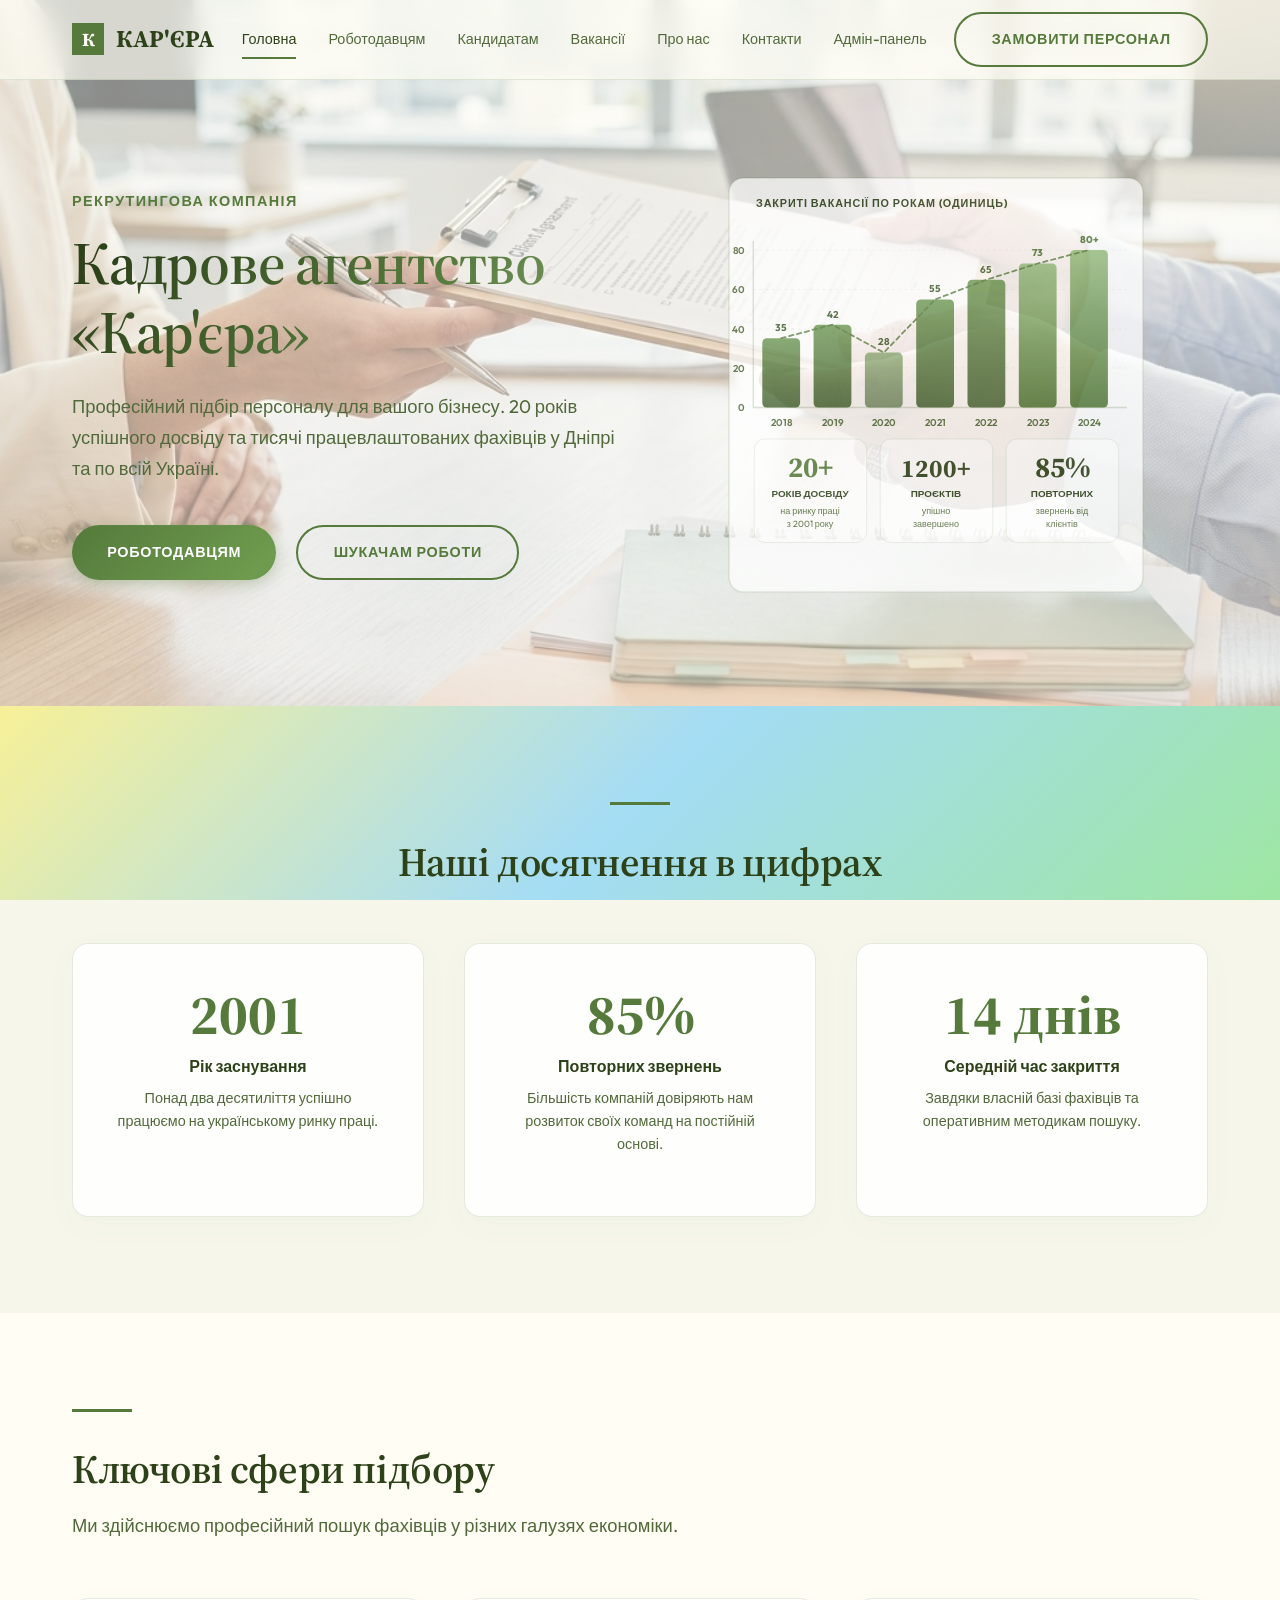
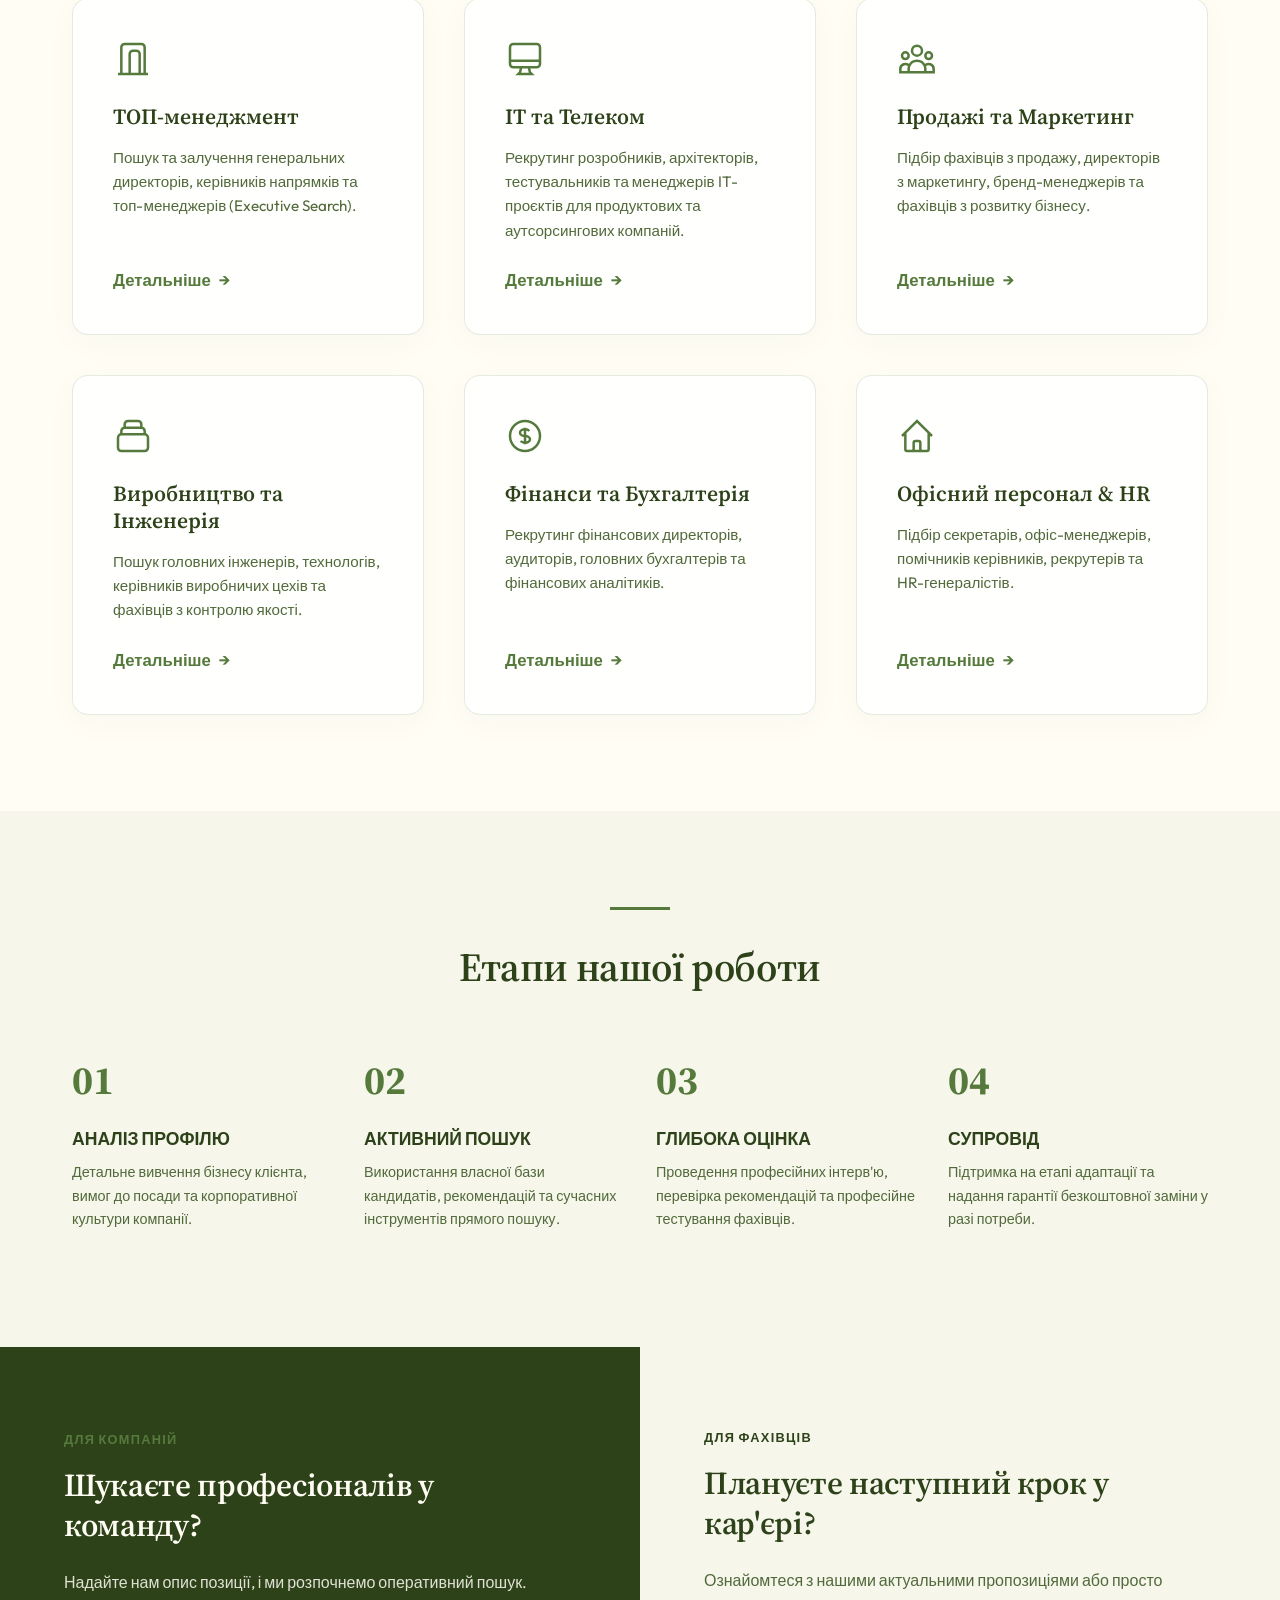
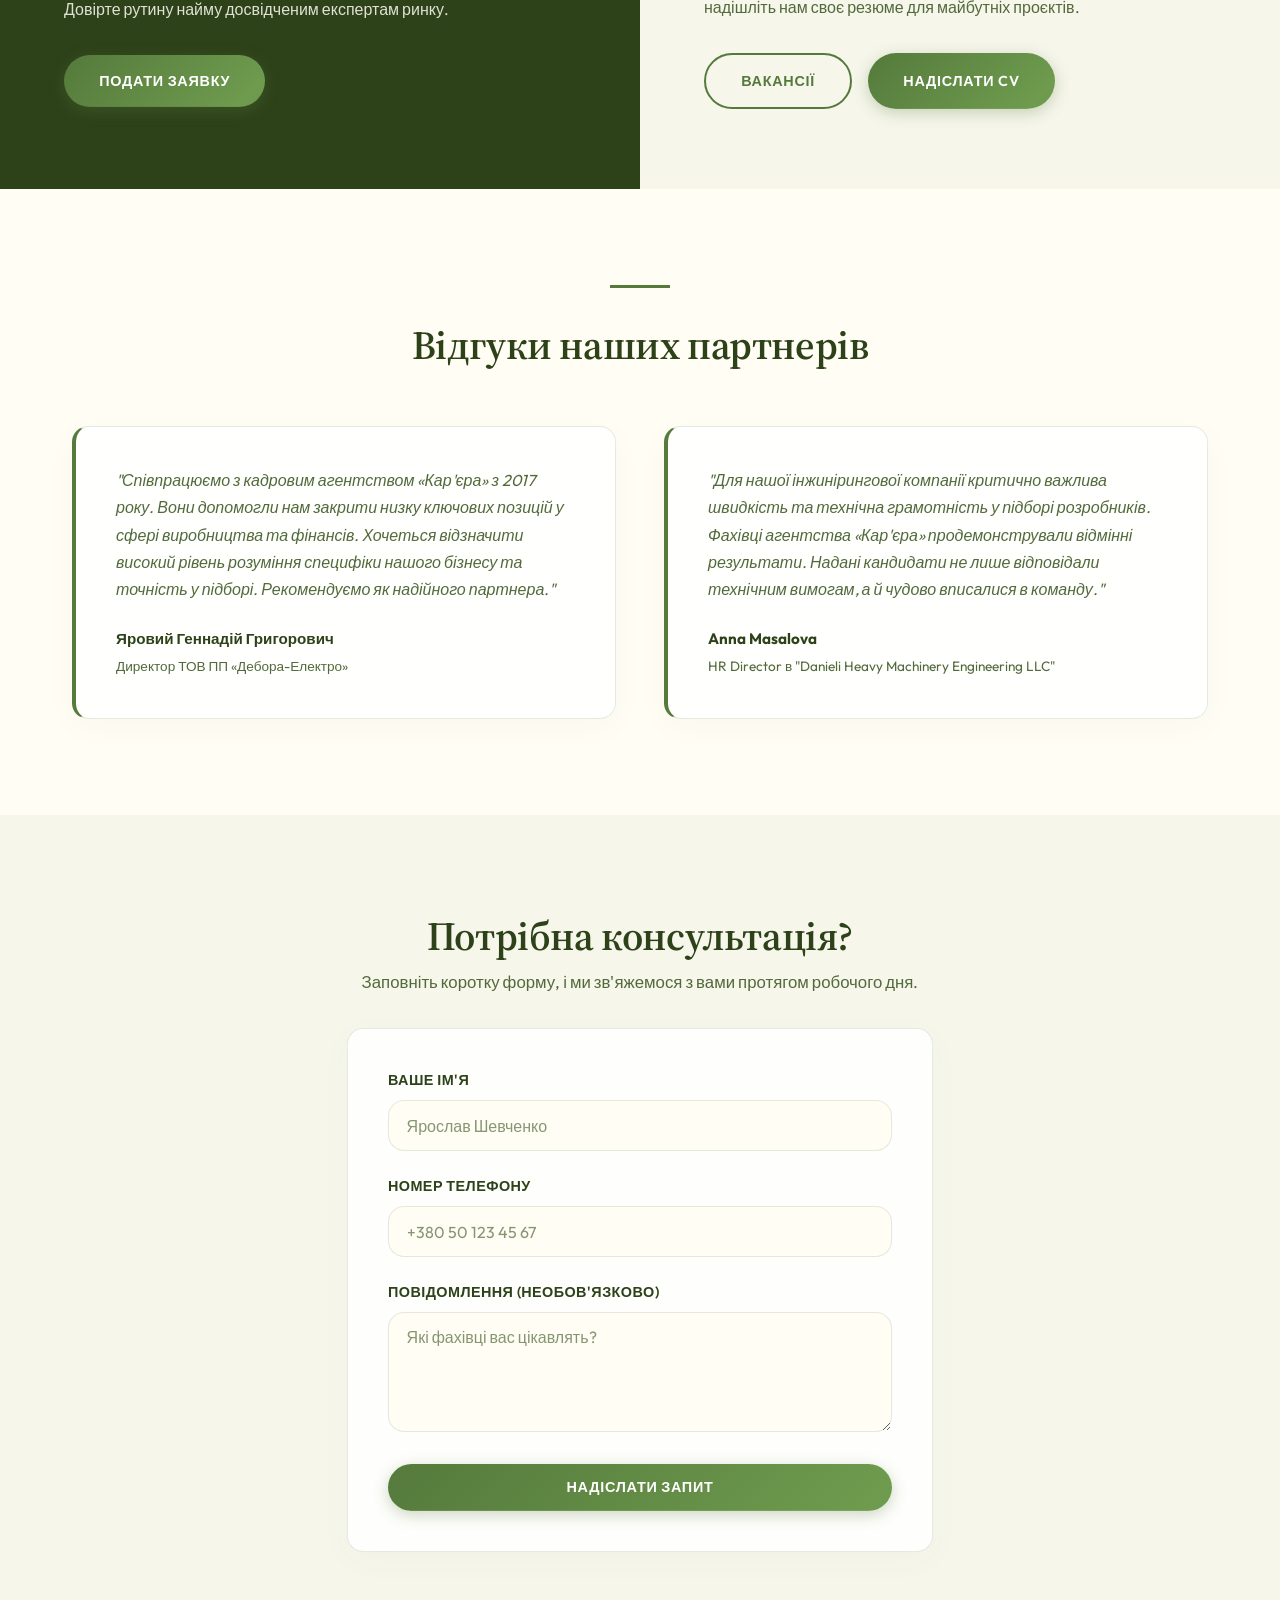
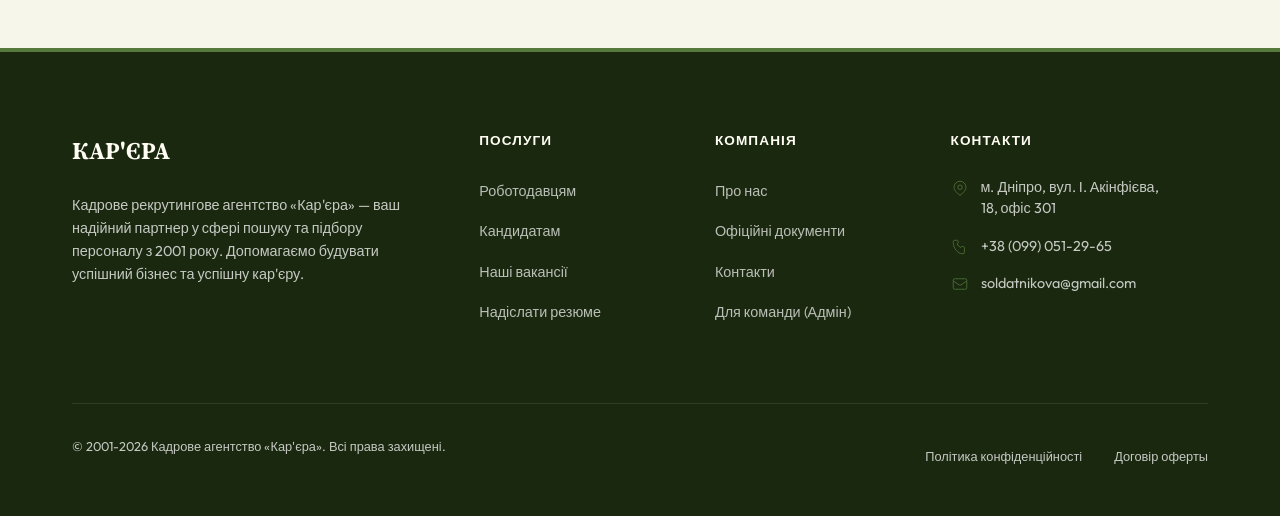
==== commit dc1dab15: "Replace fake testimonials in index.html with real testimonials from Debora-Electro and Danieli HE En" ====
--- a/index.html
+++ b/index.html
@@ -6,10 +6,10 @@
   <meta name="viewport" content="width=device-width, initial-scale=1.0">
   <title>Головна | Кадрове агентство «Кар'єра»</title>
   <meta name="description" content="Кадрове рекрутингове агентство Кар'єра у Дніпрі. Понад 20 років досвіду у сфері пошуку та підбору персоналу для українського та міжнародного бізнесу.">
-  <link rel="stylesheet" href="styles/base.css?v=17">
-  <link rel="stylesheet" href="styles/layout.css?v=17">
-  <link rel="stylesheet" href="styles/components.css?v=17">
-  <link rel="stylesheet" href="styles/pages.css?v=17">
+  <link rel="stylesheet" href="styles/base.css?v=18">
+  <link rel="stylesheet" href="styles/layout.css?v=18">
+  <link rel="stylesheet" href="styles/components.css?v=18">
+  <link rel="stylesheet" href="styles/pages.css?v=18">
 </head>
 <body>
 
@@ -311,24 +311,24 @@
       <div class="grid-2">
         <div class="card reveal" style="border-left: 4px solid var(--color-accent);">
           <p style="font-style: italic; line-height: 1.7; font-size: 1rem; margin-bottom: 1.5rem; color: var(--color-text-muted);">
-            "Співпрацюємо з кадровим агентством «Кар'єра» з 2018 року. Вони допомогли нам закрити низку ключових позицій у сфері виробництва та фінансів. Хочеться відзначити високий рівень розуміння специфіки нашого бізнесу та точність у підборі. Рекомендуємо як надійного партнера."
+            "Співпрацюємо з кадровим агентством «Кар'єра» з 2017 року. Вони допомогли нам закрити низку ключових позицій у сфері виробництва та фінансів. Хочеться відзначити високий рівень розуміння специфіки нашого бізнесу та точність у підборі. Рекомендуємо як надійного партнера."
           </p>
           <div class="d-flex align-center gap-1">
             <div>
-              <strong style="display: block; color: var(--color-primary); font-size: 0.95rem;">Віталій Шевченко</strong>
-              <span style="font-size: 0.85rem; color: var(--color-text-muted);">Виконавчий директор ТОВ «УкрПромТех»</span>
+              <strong style="display: block; color: var(--color-primary); font-size: 0.95rem;">Яровий Геннадій Григорович</strong>
+              <span style="font-size: 0.85rem; color: var(--color-text-muted);">Директор ТОВ ПП «Дебора-Електро»</span>
             </div>
           </div>
         </div>
         
         <div class="card reveal" style="border-left: 4px solid var(--color-accent); transition-delay: 0.1s;">
           <p style="font-style: italic; line-height: 1.7; font-size: 1rem; margin-bottom: 1.5rem; color: var(--color-text-muted);">
-            "Для нашої IT-компанії критично важлива швидкість та технічна грамотність у підборі розробників. Фахівці агентства «Кар'єра» продемонстрували відмінні результати. Надані кандидати не лише відповідали технічним вимогам, а й чудово вписалися в команду."
+            "Для нашої інжинірингової компанії критично важлива швидкість та технічна грамотність у підборі розробників. Фахівці агентства «Кар'єра» продемонстрували відмінні результати. Надані кандидати не лише відповідали технічним вимогам, а й чудово вписалися в команду."
           </p>
           <div class="d-flex align-center gap-1">
             <div>
-              <strong style="display: block; color: var(--color-primary); font-size: 0.95rem;">Ганна Коваленко</strong>
-              <span style="font-size: 0.85rem; color: var(--color-text-muted);">HR Director в «LogicFlow Solutions»</span>
+              <strong style="display: block; color: var(--color-primary); font-size: 0.95rem;">Anna Masalova</strong>
+              <span style="font-size: 0.85rem; color: var(--color-text-muted);">HR Director в "Danieli Heavy Machinery Engineering LLC"</span>
             </div>
           </div>
         </div>
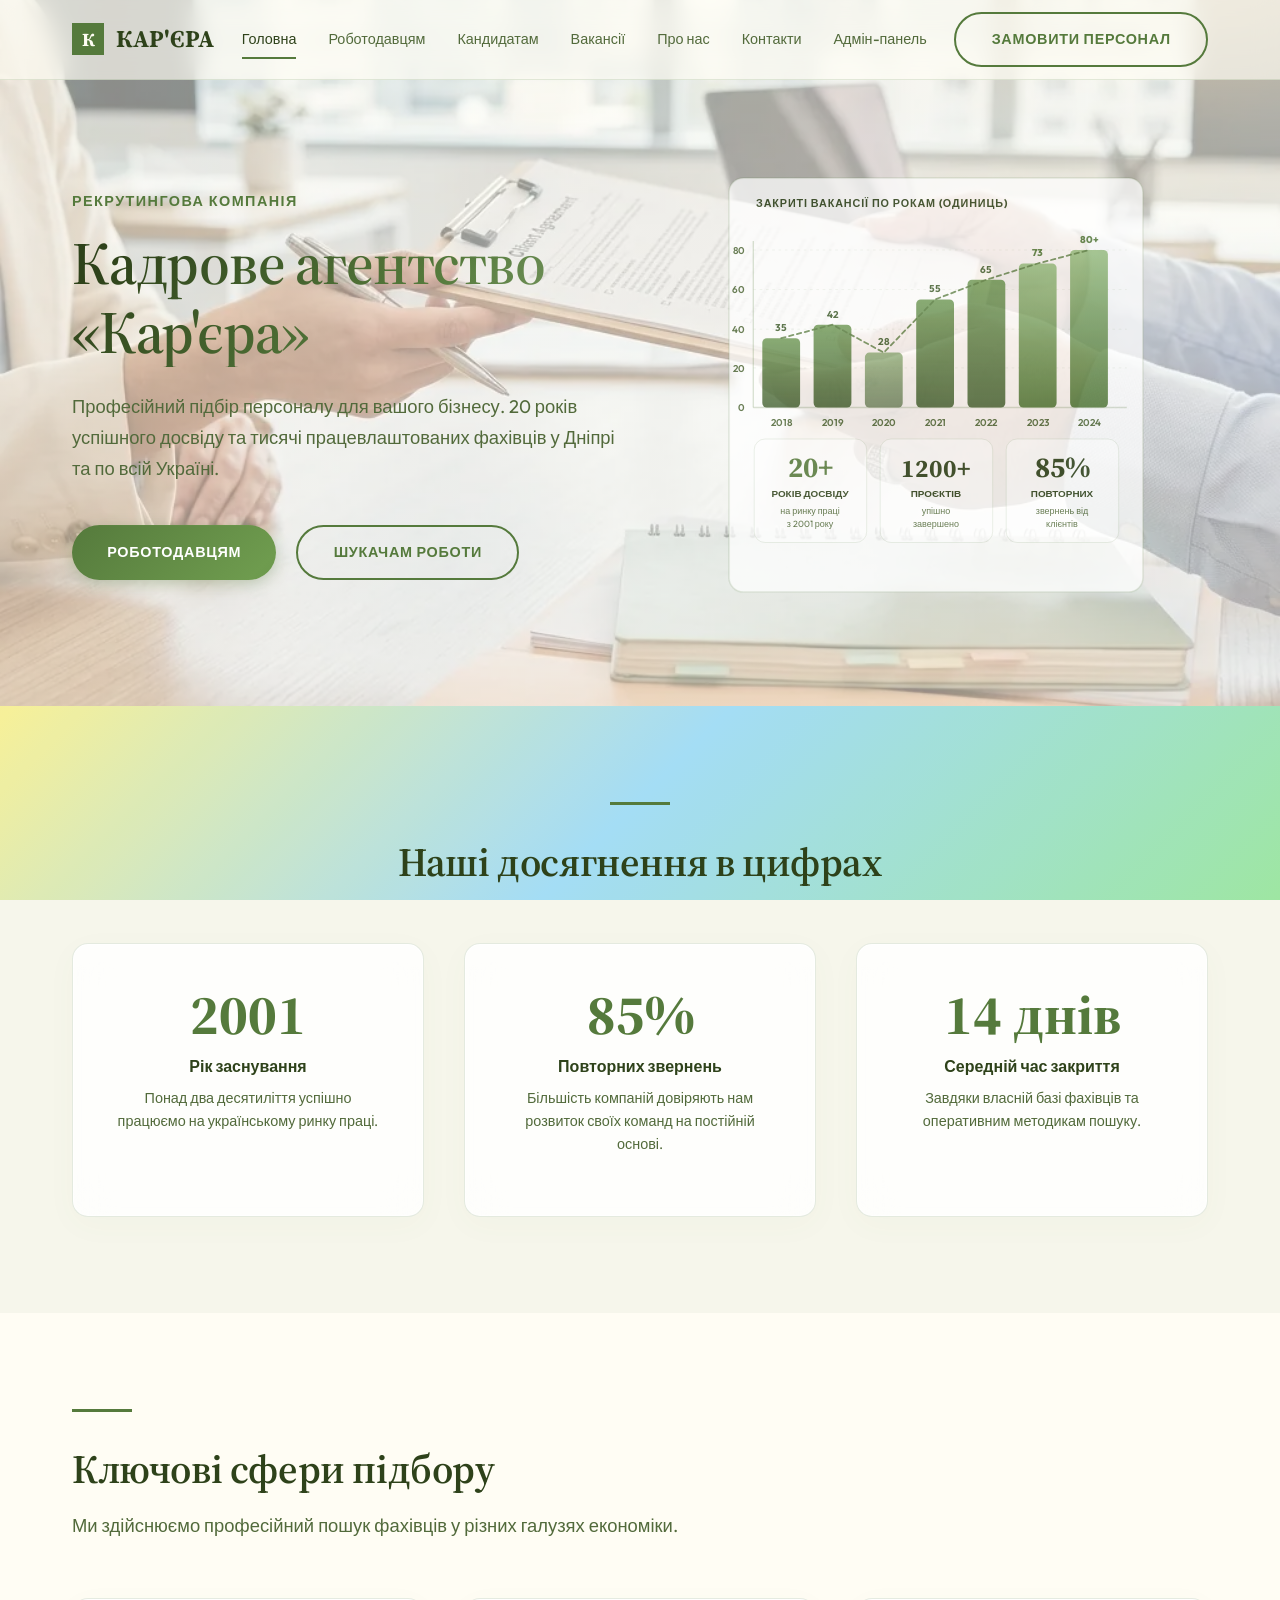
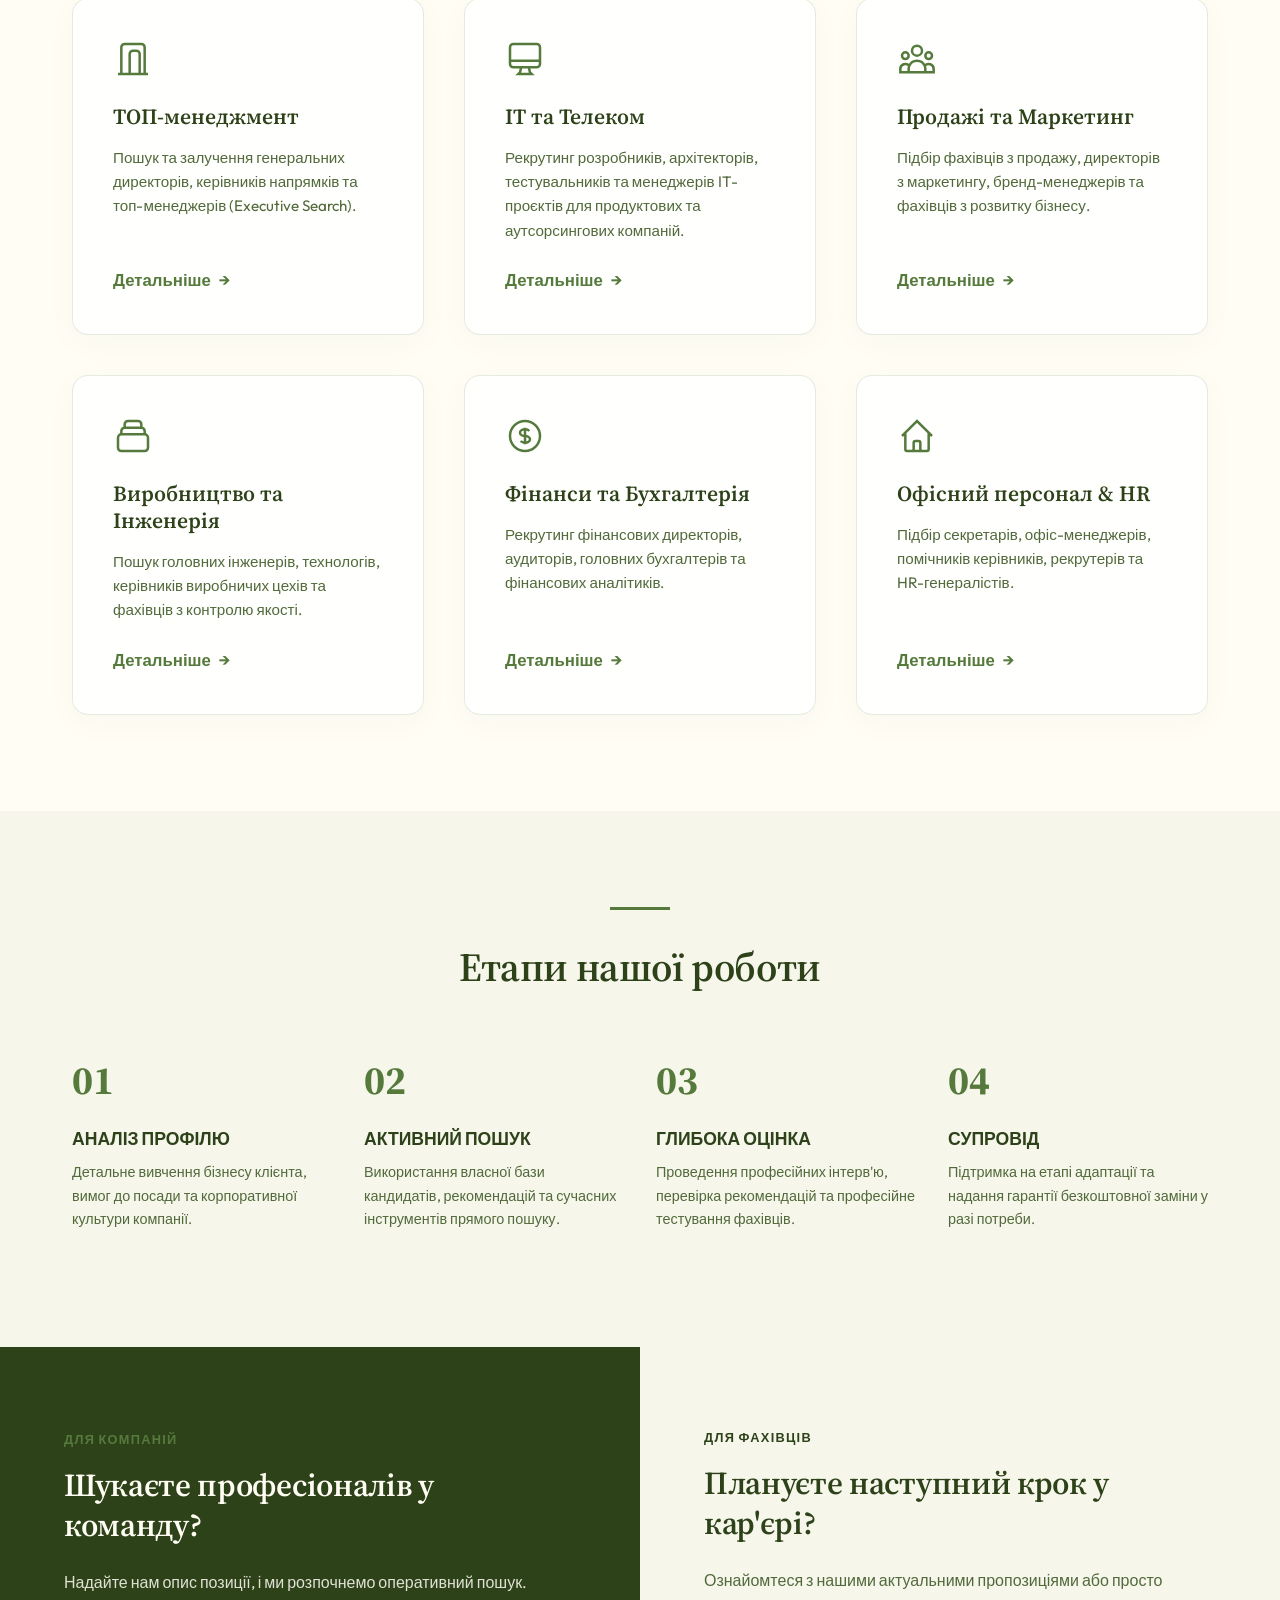
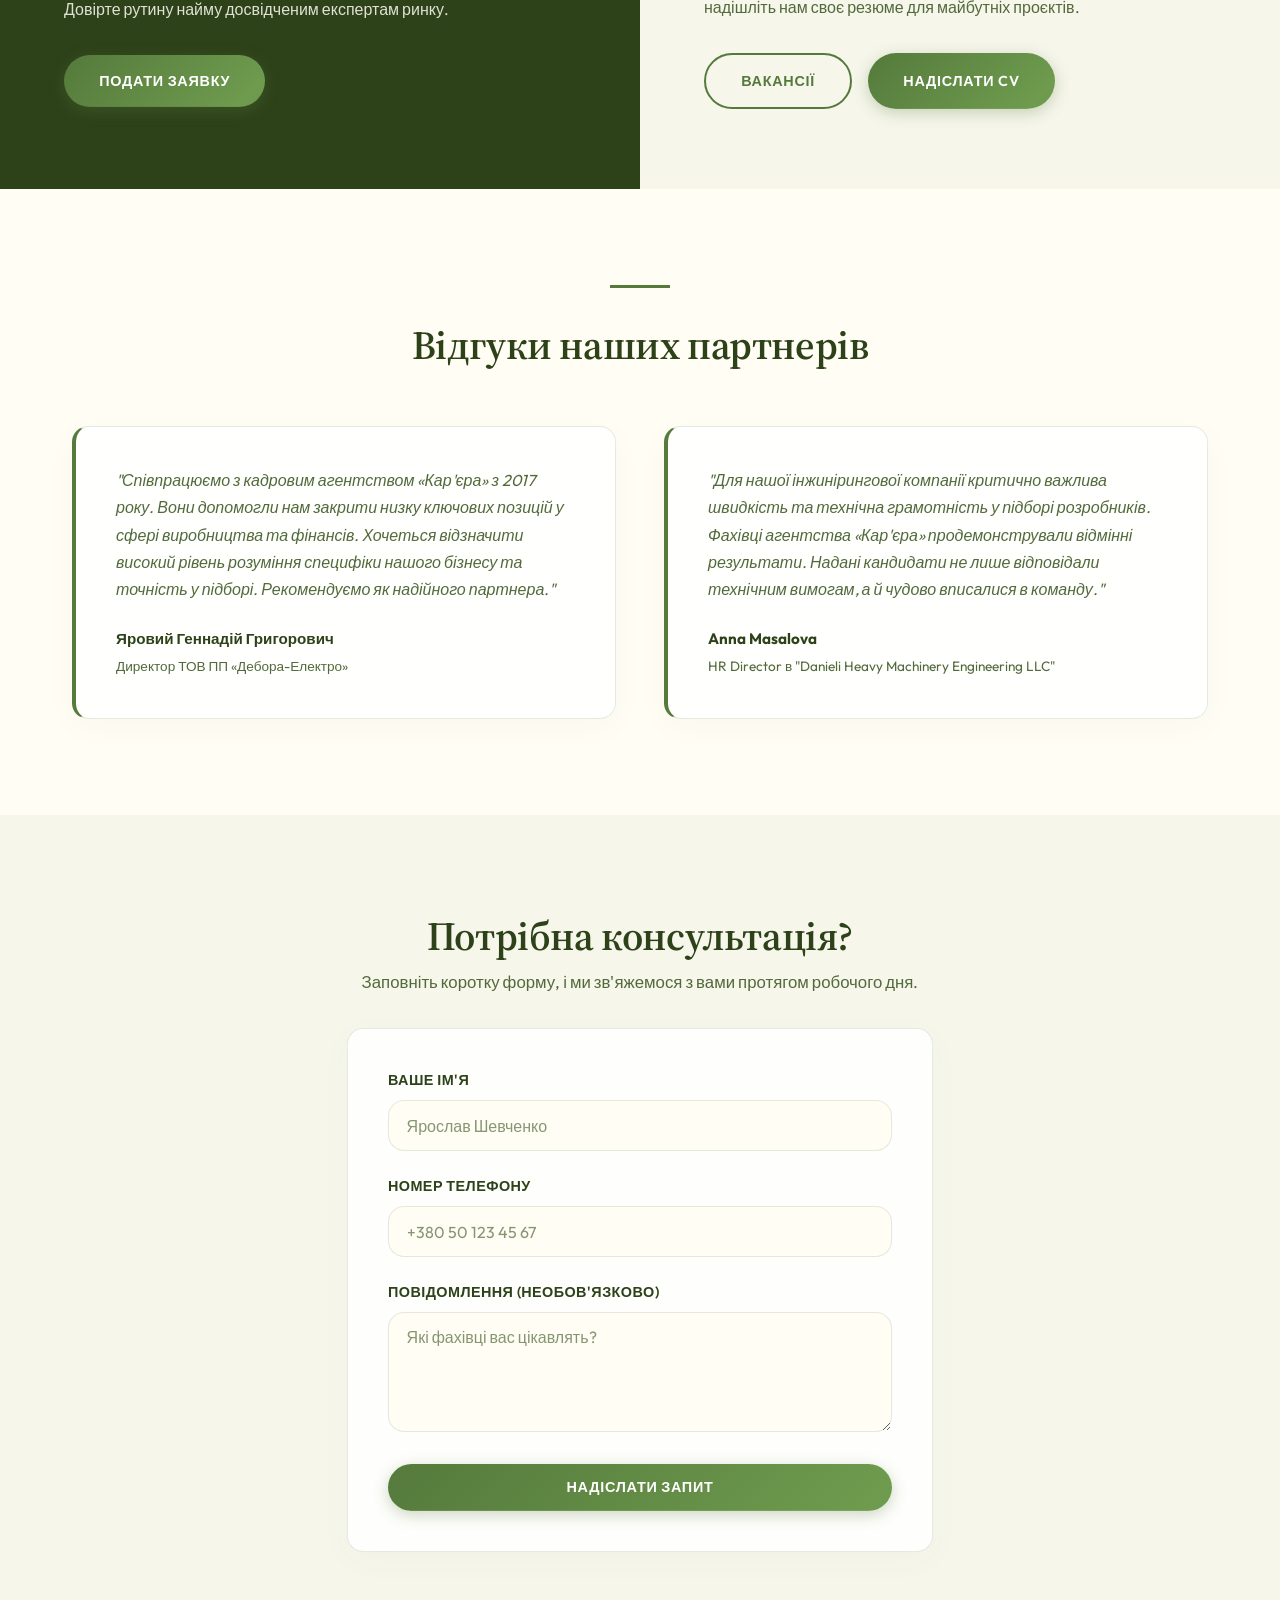
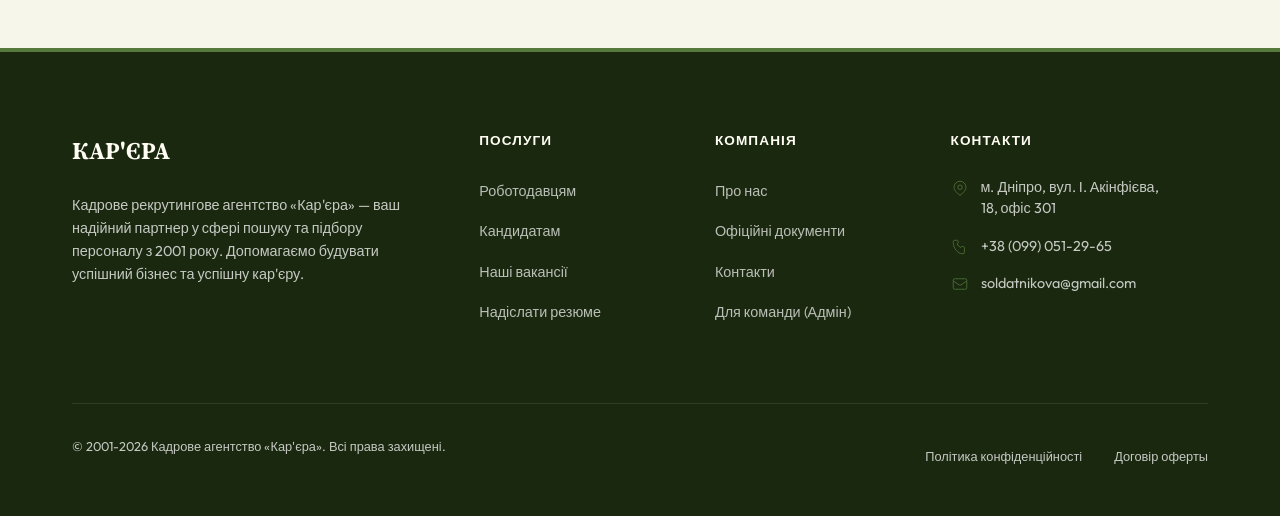
==== commit c7ed50ff: "Optimize page load speed and accessibility based on Lighthouse audit" ====
--- a/index.html
+++ b/index.html
@@ -6,10 +6,14 @@
   <meta name="viewport" content="width=device-width, initial-scale=1.0">
   <title>Головна | Кадрове агентство «Кар'єра»</title>
   <meta name="description" content="Кадрове рекрутингове агентство Кар'єра у Дніпрі. Понад 20 років досвіду у сфері пошуку та підбору персоналу для українського та міжнародного бізнесу.">
-  <link rel="stylesheet" href="styles/base.css?v=18">
-  <link rel="stylesheet" href="styles/layout.css?v=18">
-  <link rel="stylesheet" href="styles/components.css?v=18">
-  <link rel="stylesheet" href="styles/pages.css?v=18">
+  <link rel="stylesheet" href="styles/base.css?v=22">
+  <link rel="stylesheet" href="styles/layout.css?v=22">
+  <link rel="stylesheet" href="styles/components.css?v=22">
+  <link rel="stylesheet" href="styles/pages.css?v=22">
+  <!-- Preconnect and Preload for Performance -->
+  <link rel="preconnect" href="https://fonts.googleapis.com">
+  <link rel="preconnect" href="https://fonts.gstatic.com" crossorigin>
+  <link rel="preload" as="image" href="assets/images/clipboard.webp" fetchpriority="high">
 </head>
 <body>
 
@@ -54,6 +58,8 @@
     <a href="employers.html#order-form" class="btn btn-primary">Замовити персонал</a>
   </div>
 
+  <main id="main-content">
+
   <!-- HERO SECTION -->
   <section class="hero hero-home">
     <div class="container grid-2">
@@ -259,22 +265,22 @@
       <div class="grid-4">
         <div class="reveal">
           <div style="font-family: var(--font-serif); font-size: 2.5rem; color: var(--color-accent); font-weight: 700; margin-bottom: 1rem;">01</div>
-          <h4 style="font-family: var(--font-sans); font-size: 1.1rem; color: var(--color-primary); font-weight: 700; margin-bottom: 0.75rem; text-transform: uppercase;">Аналіз профілю</h4>
+          <h3 style="font-family: var(--font-sans); font-size: 1.1rem; color: var(--color-primary); font-weight: 700; margin-bottom: 0.75rem; text-transform: uppercase;">Аналіз профілю</h3>
           <p style="font-size: 0.9rem; color: var(--color-text-muted);">Детальне вивчення бізнесу клієнта, вимог до посади та корпоративної культури компанії.</p>
         </div>
         <div class="reveal" style="transition-delay: 0.1s;">
           <div style="font-family: var(--font-serif); font-size: 2.5rem; color: var(--color-accent); font-weight: 700; margin-bottom: 1rem;">02</div>
-          <h4 style="font-family: var(--font-sans); font-size: 1.1rem; color: var(--color-primary); font-weight: 700; margin-bottom: 0.75rem; text-transform: uppercase;">Активний пошук</h4>
+          <h3 style="font-family: var(--font-sans); font-size: 1.1rem; color: var(--color-primary); font-weight: 700; margin-bottom: 0.75rem; text-transform: uppercase;">Активний пошук</h3>
           <p style="font-size: 0.9rem; color: var(--color-text-muted);">Використання власної бази кандидатів, рекомендацій та сучасних інструментів прямого пошуку.</p>
         </div>
         <div class="reveal" style="transition-delay: 0.2s;">
           <div style="font-family: var(--font-serif); font-size: 2.5rem; color: var(--color-accent); font-weight: 700; margin-bottom: 1rem;">03</div>
-          <h4 style="font-family: var(--font-sans); font-size: 1.1rem; color: var(--color-primary); font-weight: 700; margin-bottom: 0.75rem; text-transform: uppercase;">Глибока оцінка</h4>
+          <h3 style="font-family: var(--font-sans); font-size: 1.1rem; color: var(--color-primary); font-weight: 700; margin-bottom: 0.75rem; text-transform: uppercase;">Глибока оцінка</h3>
           <p style="font-size: 0.9rem; color: var(--color-text-muted);">Проведення професійних інтерв'ю, перевірка рекомендацій та професійне тестування фахівців.</p>
         </div>
         <div class="reveal" style="transition-delay: 0.3s;">
           <div style="font-family: var(--font-serif); font-size: 2.5rem; color: var(--color-accent); font-weight: 700; margin-bottom: 1rem;">04</div>
-          <h4 style="font-family: var(--font-sans); font-size: 1.1rem; color: var(--color-primary); font-weight: 700; margin-bottom: 0.75rem; text-transform: uppercase;">Супровід</h4>
+          <h3 style="font-family: var(--font-sans); font-size: 1.1rem; color: var(--color-primary); font-weight: 700; margin-bottom: 0.75rem; text-transform: uppercase;">Супровід</h3>
           <p style="font-size: 0.9rem; color: var(--color-text-muted);">Підтримка на етапі адаптації та надання гарантії безкоштовної заміни у разі потреби.</p>
         </div>
       </div>
@@ -361,6 +367,8 @@
     </div>
   </section>
 
+  </main>
+
   <!-- FOOTER -->
   <footer class="footer">
     <div class="container">
@@ -370,7 +378,7 @@
           <p class="footer-desc">Кадрове рекрутингове агентство «Кар'єра» — ваш надійний партнер у сфері пошуку та підбору персоналу з 2001 року. Допомагаємо будувати успішний бізнес та успішну кар'єру.</p>
         </div>
         <div>
-          <h4 class="footer-heading">Послуги</h4>
+          <h3 class="footer-heading">Послуги</h3>
           <ul class="footer-links">
             <li><a href="employers.html">Роботодавцям</a></li>
             <li><a href="candidates.html">Кандидатам</a></li>
@@ -379,7 +387,7 @@
           </ul>
         </div>
         <div>
-          <h4 class="footer-heading">Компанія</h4>
+          <h3 class="footer-heading">Компанія</h3>
           <ul class="footer-links">
             <li><a href="about.html">Про нас</a></li>
             <li><a href="documents.html">Офіційні документи</a></li>
@@ -388,7 +396,7 @@
           </ul>
         </div>
         <div>
-          <h4 class="footer-heading">Контакти</h4>
+          <h3 class="footer-heading">Контакти</h3>
           <ul class="footer-contact">
             <li>
               <svg fill="none" stroke="currentColor" viewBox="0 0 24 24"><path d="M17.657 16.657L13.414 20.9a1.998 1.998 0 01-2.827 0l-4.244-4.243a8 8 0 1111.314 0z"/><path d="M15 11a3 3 0 11-6 0 3 3 0 016 0z"/></svg>
@@ -416,7 +424,7 @@
     </div>
   </footer>
 
-  <script src="scripts/main.js"></script>
+  <script src="scripts/main.js" defer></script>
 </body>
 </html>
 
--- a/styles/pages.css
+++ b/styles/pages.css
@@ -12,27 +12,29 @@
 }
 
 .hero-employers {
-  background: linear-gradient(rgba(255, 253, 244, 0.55), rgba(255, 253, 244, 0.55)), url('../assets/images/employers_hero.png?v=12') center/cover no-repeat;
+  background: linear-gradient(rgba(255, 253, 244, 0.55), rgba(255, 253, 244, 0.55)), url('../assets/images/employers_hero.webp?v=21') center/cover no-repeat;
 }
 
 .hero-vacancies {
-  background: linear-gradient(rgba(255, 253, 244, 0.55), rgba(255, 253, 244, 0.55)), url('../assets/images/vacancies_hero.png?v=12') center/cover no-repeat;
+  background: linear-gradient(rgba(255, 253, 244, 0.55), rgba(255, 253, 244, 0.55)), url('../assets/images/vacancies_hero.webp?v=21') center 35% / cover no-repeat;
+  padding-top: calc(var(--header-height) + 7rem);
+  padding-bottom: 7rem;
 }
 
 .hero-candidates {
-  background: linear-gradient(rgba(255, 253, 244, 0.55), rgba(255, 253, 244, 0.55)), url('../assets/images/candidates_hero.png?v=12') center/cover no-repeat;
+  background: linear-gradient(rgba(255, 253, 244, 0.55), rgba(255, 253, 244, 0.55)), url('../assets/images/candidates_hero.webp?v=21') center/cover no-repeat;
 }
 
 .hero-about {
-  background: linear-gradient(rgba(255, 253, 244, 0.55), rgba(255, 253, 244, 0.55)), url('../assets/images/about_hero.png?v=12') center/cover no-repeat;
+  background: linear-gradient(rgba(255, 253, 244, 0.55), rgba(255, 253, 244, 0.55)), url('../assets/images/about_hero.webp?v=21') center/cover no-repeat;
 }
 
 .hero-contacts {
-  background: linear-gradient(rgba(255, 253, 244, 0.55), rgba(255, 253, 244, 0.55)), url('../assets/images/contacts_hero.png?v=12') center/cover no-repeat;
+  background: linear-gradient(rgba(255, 253, 244, 0.55), rgba(255, 253, 244, 0.55)), url('../assets/images/contacts_hero.webp?v=21') center/cover no-repeat;
 }
 
 .hero-home {
-  background: linear-gradient(rgba(255, 253, 244, 0.55), rgba(255, 253, 244, 0.55)), url('../assets/images/clipboard.png?v=12') center/cover no-repeat;
+  background: linear-gradient(rgba(255, 253, 244, 0.55), rgba(255, 253, 244, 0.55)), url('../assets/images/clipboard.webp?v=21') center/cover no-repeat;
 }
 
 .hero-content {
@@ -838,46 +840,6 @@
   animation: fadeInArea 2.5s ease-out forwards;
 }
 
-.svg-bar {
-  fill: url(#gradient-primary);
-  animation: growBar 1.5s cubic-bezier(0.4, 0, 0.2, 1) forwards;
-  transform-origin: bottom;
-}
-
-.svg-bar-accent {
-  fill: url(#gradient-accent);
-  animation: growBar 1.8s cubic-bezier(0.4, 0, 0.2, 1) forwards;
-  transform-origin: bottom;
-}
-
-.svg-node-glowing {
-  fill: var(--color-bg);
-  stroke: var(--color-accent);
-  stroke-width: 3;
-  filter: drop-shadow(0px 0px 8px var(--color-accent));
-  animation: pulseNode 2s infinite alternate;
-}
-
-.svg-node-primary {
-  fill: var(--color-bg);
-  stroke: var(--color-primary);
-  stroke-width: 3;
-  filter: drop-shadow(0px 0px 8px var(--color-primary));
-  animation: pulseNode 2s infinite alternate 0.5s;
-}
-
-.svg-card-bg {
-  fill: var(--color-bg);
-  stroke: var(--color-border);
-  stroke-width: 1;
-  filter: drop-shadow(0px 10px 20px rgba(26, 42, 68, 0.05));
-  transition: var(--transition);
-}
-
-.svg-card-bg:hover {
-  stroke: var(--color-border-hover);
-  filter: drop-shadow(0px 15px 25px rgba(26, 42, 68, 0.08));
-}
 
 /* Animations keyframes */
 @keyframes drawPath {
@@ -896,15 +858,6 @@
   to { opacity: 0.15; }
 }
 
-@keyframes growBar {
-  from { transform: scaleY(0); }
-  to { transform: scaleY(1); }
-}
-
-@keyframes pulseNode {
-  from { r: 6; stroke-width: 3; }
-  to { r: 8; stroke-width: 4; }
-}
 
 /* Collapsible Partners List */
 .partners-collapse {
@@ -945,3 +898,58 @@
   margin-top: 3rem;
 }
 
+/* Director Card Responsive Styling */
+.director-card {
+  padding: 3rem;
+  background-color: var(--color-bg-alt);
+  border-radius: var(--radius);
+  border: 1px solid var(--color-border);
+  display: grid;
+  grid-template-columns: 1.3fr 2fr;
+  gap: 3rem;
+  align-items: center;
+  box-shadow: var(--card-shadow);
+}
+
+.director-photo-wrapper {
+  width: 100%;
+  max-width: 380px;
+  border-radius: var(--radius);
+  overflow: hidden;
+  border: 1px solid var(--color-border);
+  background-color: var(--color-bg);
+  margin: 0 auto;
+  box-shadow: 0 10px 25px rgba(85, 122, 60, 0.05);
+}
+
+.director-photo {
+  width: 100%;
+  height: auto;
+  display: block;
+  object-fit: cover;
+}
+
+.director-resume-grid {
+  display: grid;
+  grid-template-columns: 1fr 1fr;
+  gap: 2rem;
+  text-align: left;
+}
+
+@media (max-width: 768px) {
+  .director-card {
+    grid-template-columns: 1fr;
+    gap: 2rem;
+    padding: 2rem 1.5rem;
+  }
+  
+  .director-photo-wrapper {
+    max-width: 280px;
+  }
+  
+  .director-resume-grid {
+    grid-template-columns: 1fr;
+    gap: 1.5rem;
+  }
+}
+
